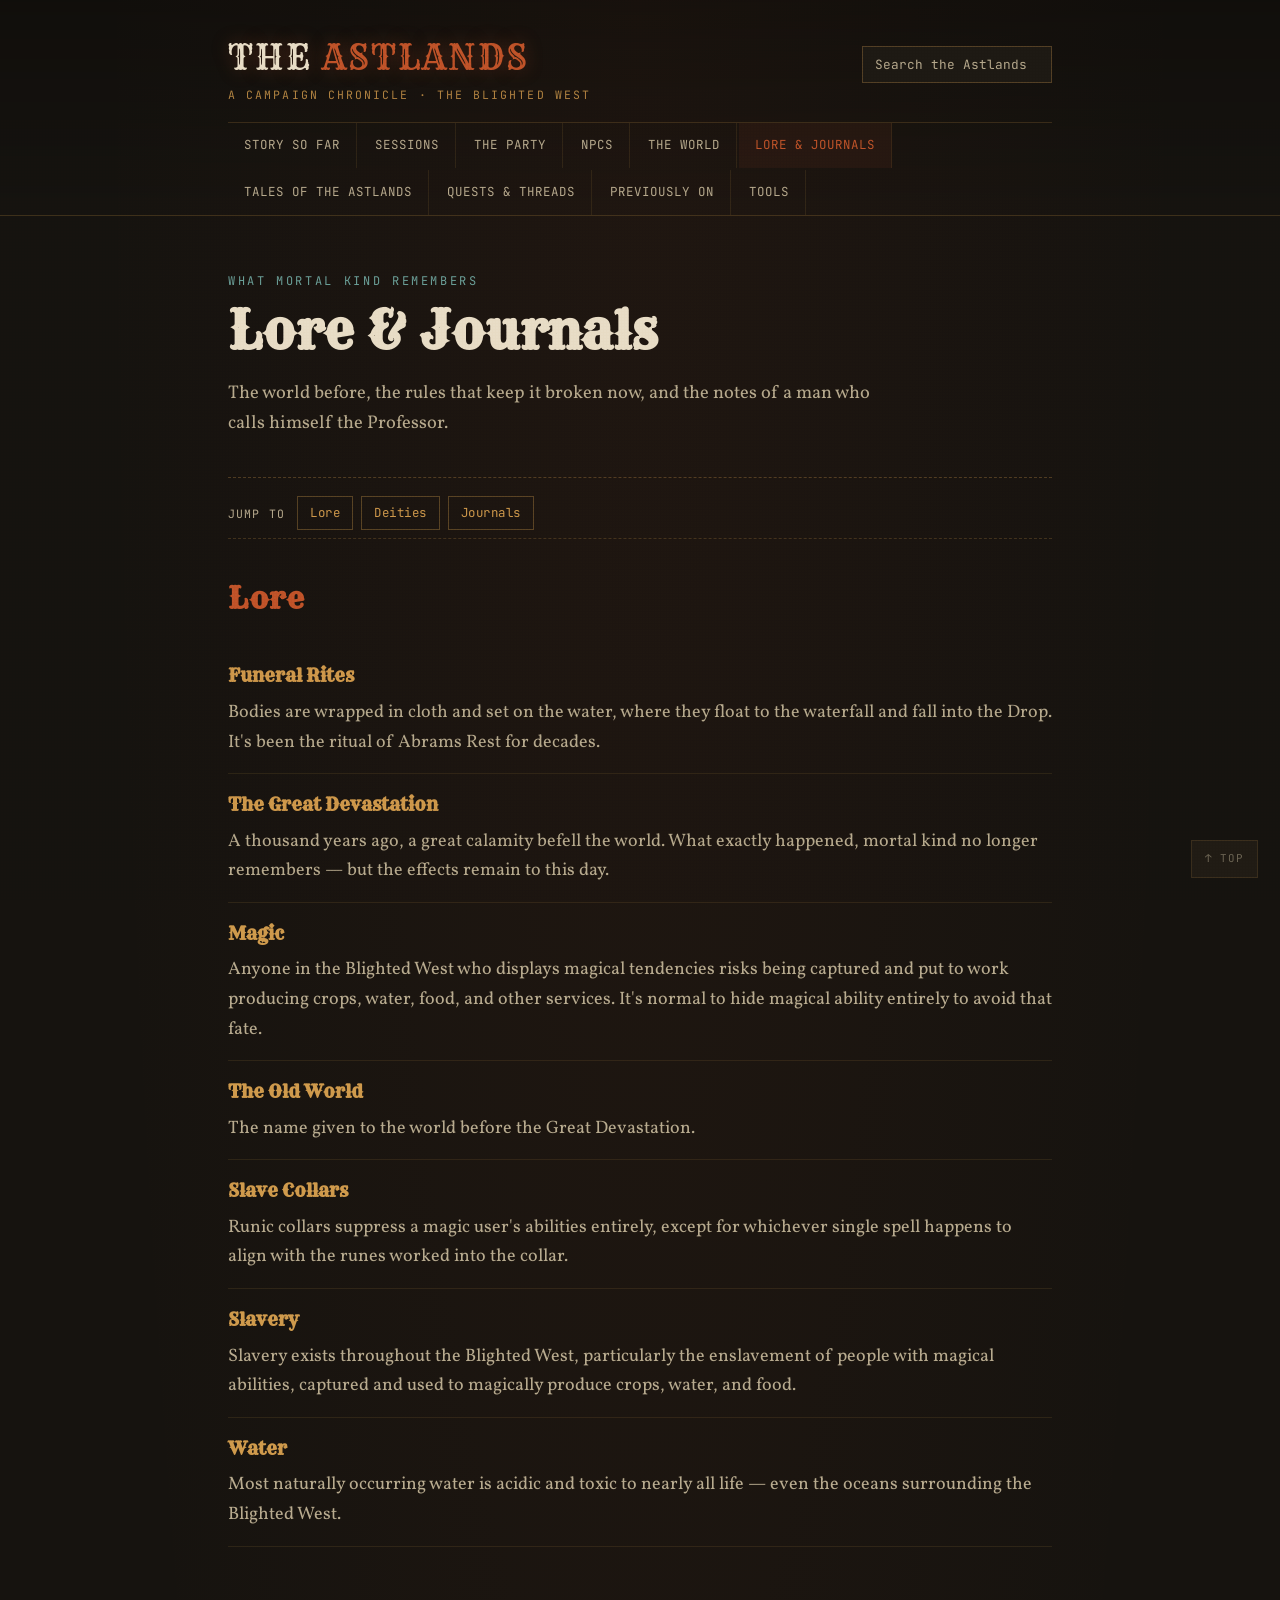
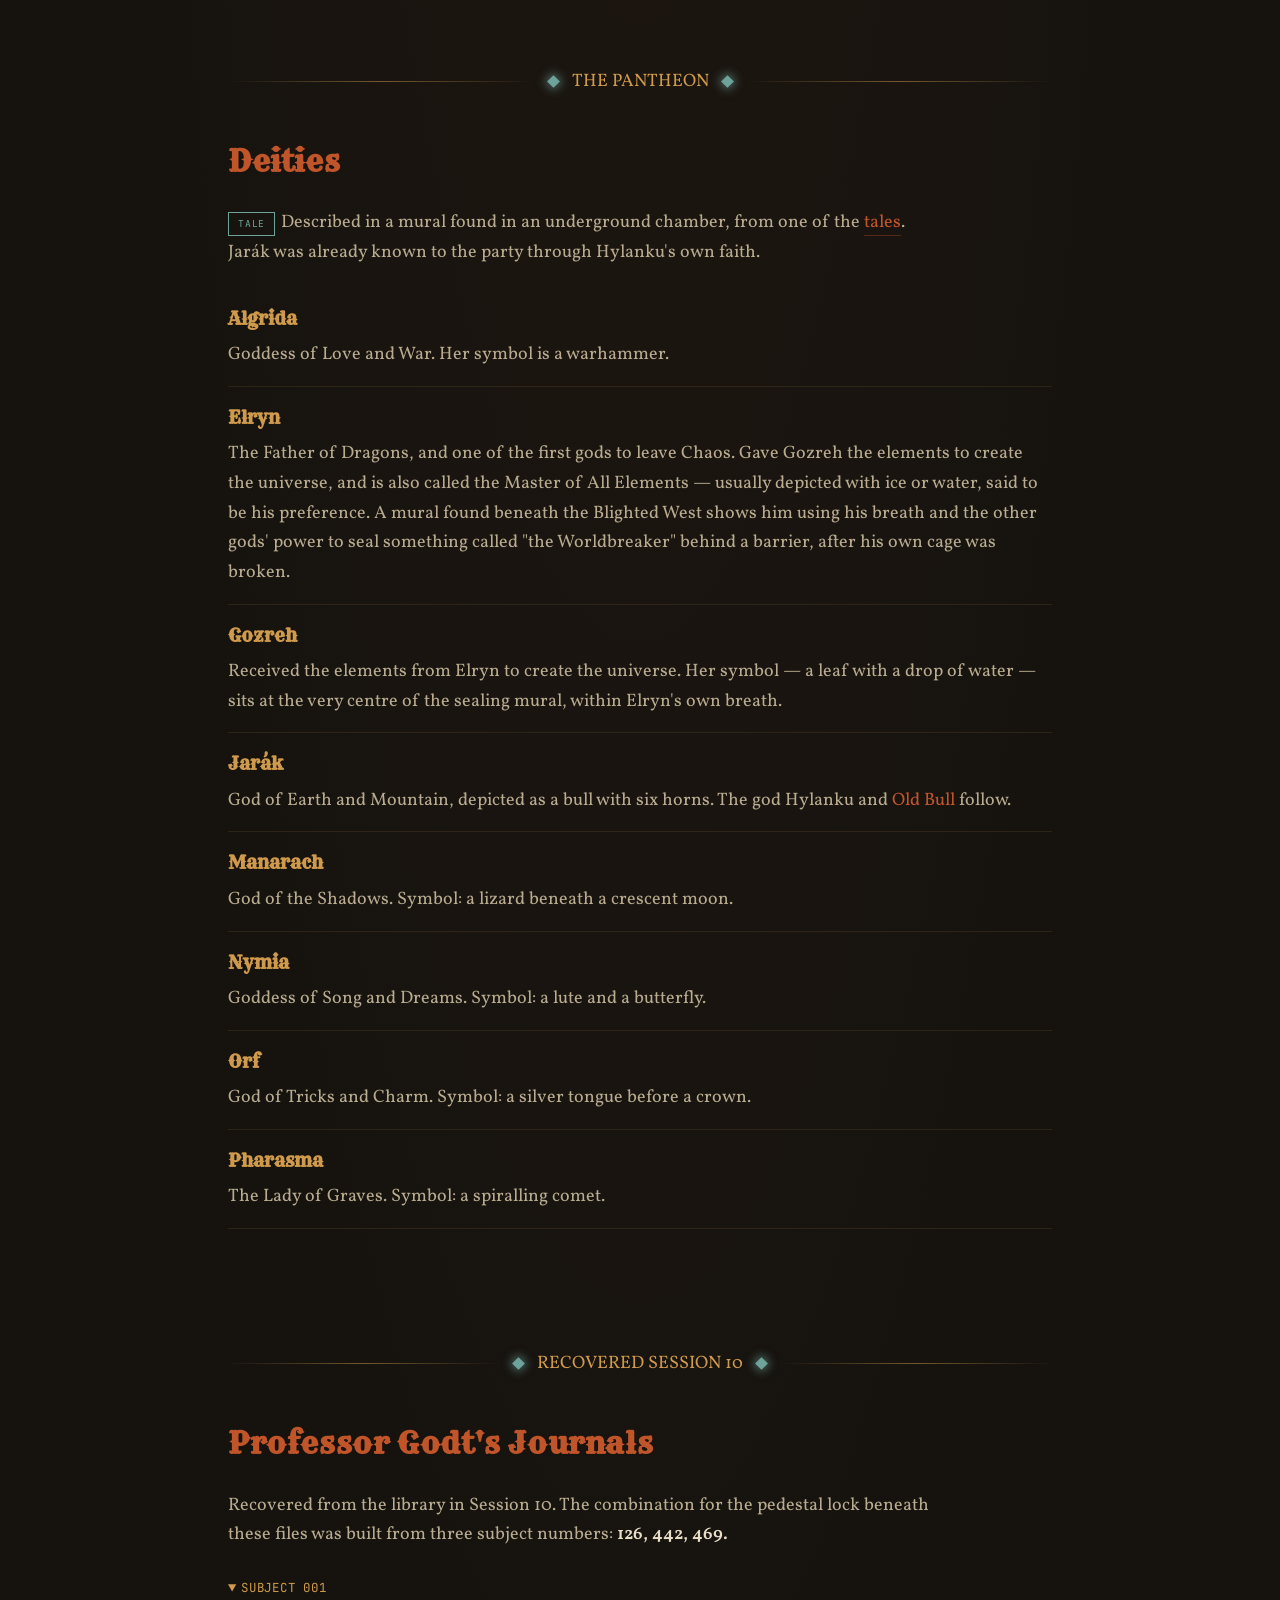
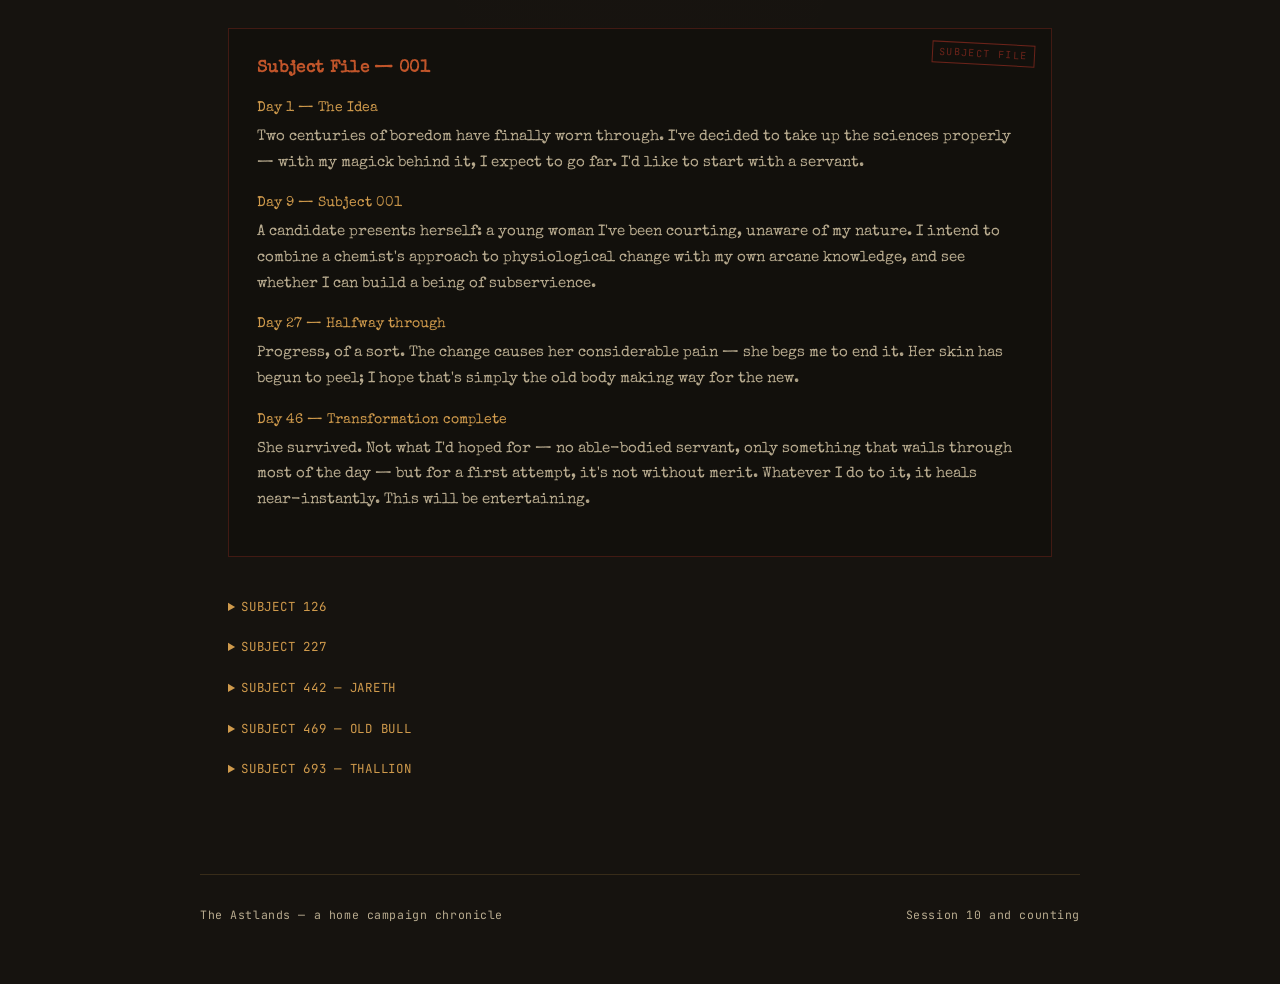
==== lore.html @ a3ebb910 "Add files via upload" ====
<!doctype html>
<html lang="en">
<head>
<meta charset="utf-8">
<meta name="viewport" content="width=device-width, initial-scale=1">
<title>Lore &amp; Journals · The Astlands</title>
<link rel="stylesheet" href="style.css?v=5">
<link rel="icon" type="image/svg+xml" href="favicon.svg">
<link rel="icon" type="image/png" sizes="32x32" href="favicon-32.png">
<link rel="apple-touch-icon" href="apple-touch-icon.png">
</head>
<body id="page-top">

<header class="site-header">
  <div class="wrap">
    <div class="brand-row">
      <div>
        <div class="brand">THE <span>ASTLANDS</span></div>
        <div class="brand-tag">A Campaign Chronicle · The Blighted West</div>
      </div>
      <div class="search-widget print-hide">
        <input type="search" id="site-search" placeholder="Search the Astlands..." autocomplete="off" aria-label="Search the site">
        <div class="search-results" id="search-results"></div>
      </div>
    </div>
    <nav class="main-nav">
      <a href="index.html">Story So Far</a>
      <a href="sessions.html">Sessions</a>
      <a href="party.html">The Party</a>
      <a href="npcs.html">NPCs</a>
      <a href="world.html">The World</a>
      <a href="lore.html" class="active">Lore &amp; Journals</a>
      <a href="tales.html">Tales of the Astlands</a>
      <a href="quests.html">Quests &amp; Threads</a>
      <a href="recap.html">Previously On</a>
      <a href="tools.html">Tools</a>
    </nav>
  </div>
</header>

<main class="wrap">

  <section class="hero" style="padding-bottom:20px;">
    <div class="eyebrow">What Mortal Kind Remembers</div>
    <h1 style="font-size:clamp(2.2rem,6vw,3.2rem);">Lore &amp; Journals</h1>
    <p class="lede">The world before, the rules that keep it broken now, and the notes of a man who calls himself the Professor.</p>
  </section>

  <nav class="session-jump" aria-label="Jump to section">
    <span class="session-jump-label">Jump to</span>
    <a href="#section-lore">Lore</a>
    <a href="#section-deities">Deities</a>
    <a href="#section-journals">Journals</a>
  </nav>

  <section class="block" id="section-lore">
    <h2 class="section-title">Lore</h2>
    <div class="entry-list">
      <div class="item" id="lore-funeral-rites">
        <h4>Funeral Rites</h4>
        <p>Bodies are wrapped in cloth and set on the water, where they float to the waterfall and fall into the Drop. It's been the ritual of Abrams Rest for decades.</p>
      </div>
      <div class="item" id="lore-devastation">
        <h4>The Great Devastation</h4>
        <p>A thousand years ago, a great calamity befell the world. What exactly happened, mortal kind no longer remembers — but the effects remain to this day.</p>
      </div>
      <div class="item" id="lore-magic">
        <h4>Magic</h4>
        <p>Anyone in the Blighted West who displays magical tendencies risks being captured and put to work producing crops, water, food, and other services. It's normal to hide magical ability entirely to avoid that fate.</p>
      </div>
      <div class="item" id="lore-old-world">
        <h4>The Old World</h4>
        <p>The name given to the world before the Great Devastation.</p>
      </div>
      <div class="item" id="lore-collars">
        <h4>Slave Collars</h4>
        <p>Runic collars suppress a magic user's abilities entirely, except for whichever single spell happens to align with the runes worked into the collar.</p>
      </div>
      <div class="item" id="lore-slavery">
        <h4>Slavery</h4>
        <p>Slavery exists throughout the Blighted West, particularly the enslavement of people with magical abilities, captured and used to magically produce crops, water, and food.</p>
      </div>
      <div class="item" id="lore-water">
        <h4>Water</h4>
        <p>Most naturally occurring water is acidic and toxic to nearly all life — even the oceans surrounding the Blighted West.</p>
      </div>
    </div>
  </section>

  <div class="divider"><div class="gem"></div>THE PANTHEON<div class="gem"></div></div>

  <section class="block" id="section-deities">
    <h2 class="section-title">Deities</h2>
    <p class="prose" style="color:var(--bone-dim); max-width:65ch; margin-bottom:20px;"><span class="source-tag tale">Tale</span>Described in a mural found in an underground chamber, from one of the <a href="tales.html">tales</a>. Jarák was already known to the party through Hylanku's own faith.</p>
    <div class="entry-list">
      <div class="item" id="deity-algrida">
        <h4>Algrida</h4>
        <p>Goddess of Love and War. Her symbol is a warhammer.</p>
      </div>
      <div class="item" id="deity-elryn">
        <h4>Elryn</h4>
        <p>The Father of Dragons, and one of the first gods to leave Chaos. Gave Gozreh the elements to create the universe, and is also called the Master of All Elements — usually depicted with ice or water, said to be his preference. A mural found beneath the Blighted West shows him using his breath and the other gods' power to seal something called "the Worldbreaker" behind a barrier, after his own cage was broken.</p>
      </div>
      <div class="item" id="deity-gozreh">
        <h4>Gozreh</h4>
        <p>Received the elements from Elryn to create the universe. Her symbol — a leaf with a drop of water — sits at the very centre of the sealing mural, within Elryn's own breath.</p>
      </div>
      <div class="item" id="deity-jarak">
        <h4>Jarák</h4>
        <p>God of Earth and Mountain, depicted as a bull with six horns. The god Hylanku and <a href="npcs.html#npc-old-bull">Old Bull</a> follow.</p>
      </div>
      <div class="item" id="deity-manarach">
        <h4>Manarach</h4>
        <p>God of the Shadows. Symbol: a lizard beneath a crescent moon.</p>
      </div>
      <div class="item" id="deity-nymia">
        <h4>Nymia</h4>
        <p>Goddess of Song and Dreams. Symbol: a lute and a butterfly.</p>
      </div>
      <div class="item" id="deity-orf">
        <h4>Orf</h4>
        <p>God of Tricks and Charm. Symbol: a silver tongue before a crown.</p>
      </div>
      <div class="item" id="deity-pharasma">
        <h4>Pharasma</h4>
        <p>The Lady of Graves. Symbol: a spiralling comet.</p>
      </div>
    </div>
  </section>

  <div class="divider"><div class="gem"></div>RECOVERED SESSION 10<div class="gem"></div></div>

  <section class="block" id="section-journals">
    <h2 class="section-title">Professor Godt's Journals</h2>
    <p class="prose" style="color:var(--bone-dim); max-width:65ch;">Recovered from the library in Session 10. The combination for the pedestal lock beneath these files was built from three subject numbers: <strong style="color:var(--bone)">126, 442, 469.</strong></p>

    <details class="journal-toggle" open id="subject-001">
      <summary>Subject 001</summary>
      <div class="journal">
        <h4>Subject File — 001</h4>
        <div class="entry"><span class="day">Day 1 — The Idea</span>Two centuries of boredom have finally worn through. I've decided to take up the sciences properly — with my magick behind it, I expect to go far. I'd like to start with a servant.</div>
        <div class="entry"><span class="day">Day 9 — Subject 001</span>A candidate presents herself: a young woman I've been courting, unaware of my nature. I intend to combine a chemist's approach to physiological change with my own arcane knowledge, and see whether I can build a being of subservience.</div>
        <div class="entry"><span class="day">Day 27 — Halfway through</span>Progress, of a sort. The change causes her considerable pain — she begs me to end it. Her skin has begun to peel; I hope that's simply the old body making way for the new.</div>
        <div class="entry"><span class="day">Day 46 — Transformation complete</span>She survived. Not what I'd hoped for — no able-bodied servant, only something that wails through most of the day — but for a first attempt, it's not without merit. Whatever I do to it, it heals near-instantly. This will be entertaining.</div>
      </div>
    </details>

    <details class="journal-toggle" id="subject-126">
      <summary>Subject 126</summary>
      <div class="journal">
        <h4>Subject File — 126</h4>
        <div class="entry"><span class="day">Day 1</span>A new specimen, following the loss of the last: a young male ape taken from the banks of the Nanji River, cousin to the Vanarans. Watched him fell a stray zinza with a thrown rock — good aim, real intention behind it. Put him to sleep while he ate his prize.</div>
        <div class="entry"><span class="day">Day 18 — three doses weekly</span>His metamorphosis has begun. A puzzle that should take an ape three hours, he solved in thirty seconds. Verbal comprehension is coming along too, though he hasn't spoken yet. Increasing the dosage from here.</div>
        <div class="entry"><span class="day">Day 57 — two doses daily</span>Motor skills much improved — he can hold and use a knife with real purpose. His spine is reshaping toward bipedal posture. Coupled with his natural physicality, he'll make a ferocious warrior. The changes seem to happen while he sleeps; I've started casting silence over his cage at night to study it further. He's stopped looking at me with rage. I've noticed him counting exits.</div>
        <div class="entry"><span class="day">Day 237 — Termination of experiment</span>The mages have found what they were looking for, and this world is about to end. I've placed the subject in cryogenic stasis and hope he remains until I return. I warned that fool Abram. Now I have to clean up his mess. Before I go, I should give him a name.</div>
      </div>
    </details>

    <details class="journal-toggle" id="subject-227">
      <summary>Subject 227</summary>
      <div class="journal">
        <h4>Subject File — 227</h4>
        <div class="entry"><span class="day">Day 1</span>Another attempt with the virus, still short a subject to take it as well as 126. A gnome female, young in her adult life — hoping her vigour and intellect help this along. Subjects have been hard to come by since what people are now calling "the Great Devastation," but beggars can't be choosers.</div>
        <div class="entry"><span class="day">Day 25 — two doses daily</span>Speeding things up, brute force where finesse hasn't worked. No sign of improvement, only wailing.</div>
        <div class="entry"><span class="day">Day 44 — To the pile</span>Complete failure. The gnome grew in size — a sign, I'd thought — but it didn't hold. Adding her to the pile. The undead husks will be useful eventually.</div>
      </div>
    </details>

    <details class="journal-toggle" id="subject-442">
      <summary>Subject 442 — Jareth</summary>
      <div class="journal">
        <h4>Subject File — 442</h4>
        <div class="entry"><span class="day">Day 1 — The morning after the arrests</span>The Baron put down the coup before it truly began — mortals playing out the same performance, a thousand years on. Something more interesting happened last night, though: a surge of magick from Resident Square, crone magic specifically. Haven't felt that in a long while. I've told Lorcend to bring me anything found — people, corpses, either.</div>
        <div class="entry"><span class="day">Day 2 — Subject 442</span>A delight. A young man, stabbed through the neck, and he still breathes. Stabilised for now — the magick keeping him alive is hag work, unmistakably. Poor boy, whatever he did to earn one of those creatures' contempt. It's been a long time since I've met power close to my own. I wonder if I could make contact.</div>
        <div class="entry"><span class="day">Day 21 — Contact made</span>A green hag, going by Callow May. The boy was her son's lover, and she couldn't allow that — so she cursed him never to die, and never to heal. I may do as I please with him; she won't lift the curse, and I wouldn't want her to. She's asked to be told if anyone comes looking for him. I gave my word.</div>
        <div class="entry"><span class="day">Day 63 — Piece by piece</span>I can remove enormous sections of him now and replace them with parts from far larger, stronger creatures — I've finally used the dragon hide I'd been saving. He may be the ultimate weapon before I'm through. Perhaps even the vessel I've been looking for.</div>
      </div>
    </details>

    <details class="journal-toggle" id="subject-469">
      <summary>Subject 469 — Old Bull</summary>
      <div class="journal">
        <h4>Subject File — 469</h4>
        <div class="entry"><span class="day">Day 1</span>Lorcend brought me a cadaver "to play with," his words — an elderly minotaur male. Minotaurs are vanishingly rare now; I've little use for an aged corpse. Though I recall reading their bones hold the strength of iron even into old age. Might have some use after all.</div>
        <div class="entry"><span class="day">Day 23 — Beginning the ritual</span>Decided to use him as a guardian for my home. Ingredients needed: corpse-flower root, a live small animal, a flawless obsidian gemstone to bind the magicks. The gem will be hardest to find — I recall a mine somewhere in the Blight that might still stand.</div>
        <div class="entry"><span class="day">Day 39 — Ingredients found</span>Asked Lorcend to bring the minotaur's belongings along with everything else. Nothing of note, save an amulet — the Horns of Bos, the Minotaur Emperor's royal guard — and a war axe. Odd that he carried it; the Minotaur Empire was lost to the Night Plains long ago. No matter — with this axe, he'll make a fine guard.</div>
        <div class="entry"><span class="day">Day 42 — A new guard</span>Had to discard most of the flesh and work from the skeleton alone, but the strength held. He obeys without question — nothing of his soul remains. Took some muscle and a horn for my prized subject. He'll look incredible.</div>
      </div>
    </details>

    <details class="journal-toggle" id="subject-693">
      <summary>Subject 693 — Thallion</summary>
      <div class="journal">
        <h4>Subject File — 693</h4>
        <div class="entry"><span class="day">Day 1 — An offer</span>The brute who runs the Colosseum claims to have an animal unlike anything he's seen — some kind of deer or caribou. Should be impossible; nothing like that survives anymore. Asked him to deliver it as soon as he can.</div>
        <div class="entry"><span class="day">Day 4</span>The animal is no longer in his possession. Most displeased.</div>
      </div>
    </details>

  </section>

</main>

<footer class="site-footer wrap">
  <span>The Astlands — a home campaign chronicle</span>
  <span>Session 10 and counting</span>
</footer>

<a href="#page-top" class="back-to-top" aria-label="Back to top">&#8593; TOP</a>

<script src="search-data.js"></script>
<script src="search.js"></script>

</body>
</html>
---- style.css ----
/* =========================================================
   THE ASTLANDS — campaign chronicle
   A ledger from a dying desert town: rust, brass, magicite.
   ========================================================= */

@import url('https://fonts.googleapis.com/css2?family=Rye&family=Vollkorn:ital,wght@0,400;0,500;0,600;0,700;1,400&family=Special+Elite&family=JetBrains+Mono:wght@400;500&display=swap');

:root {
  --char:      #16130f;   /* charred umber — page background */
  --char-2:    #1e1a14;   /* panel background, slightly lifted */
  --leather:   #2c251c;   /* card / border background */
  --bone:      #e8ddc7;   /* sand / bone — primary text */
  --bone-dim:  #b8ab8f;   /* muted body text */
  --rust:      #c1552a;   /* clay / dried blood — primary accent */
  --rust-dim:  #7a3a20;
  --brass:     #cf9a4c;   /* brass / dust-gold — dividers, labels */
  --magicite:  #6ea39c;   /* teal glow — magic, quotes, highlights */
  --magicite-dim: #3f5f5a;
  --danger:    #8a2a1f;

  --font-display: 'Rye', serif;
  --font-body: 'Vollkorn', Georgia, serif;
  --font-type: 'Special Elite', 'Courier New', monospace;
  --font-mono: 'JetBrains Mono', monospace;
}

* { box-sizing: border-box; }

html { scroll-behavior: smooth; }

body {
  margin: 0;
  background:
    radial-gradient(ellipse at top, rgba(193,85,42,0.06), transparent 60%),
    var(--char);
  color: var(--bone);
  font-family: var(--font-body);
  font-size: 18px;
  line-height: 1.65;
  -webkit-font-smoothing: antialiased;
}

/* faint grain / grit texture overlay */
body::before {
  content: "";
  position: fixed;
  inset: 0;
  pointer-events: none;
  z-index: 1000;
  opacity: 0.05;
  background-image:
    repeating-linear-gradient(0deg, #000 0 1px, transparent 1px 3px),
    repeating-linear-gradient(90deg, #000 0 1px, transparent 1px 3px);
  mix-blend-mode: overlay;
}

a { color: var(--rust); text-decoration: none; }
a:hover { color: var(--brass); }
a:focus-visible, button:focus-visible {
  outline: 2px solid var(--magicite);
  outline-offset: 3px;
}

img { max-width: 100%; display: block; }

.wrap {
  max-width: 880px;
  margin: 0 auto;
  padding: 0 28px;
}

/* ---------------------------------------------------------
   Header / nav
   --------------------------------------------------------- */

.site-header {
  border-bottom: 1px solid rgba(207,154,76,0.25);
  background: linear-gradient(180deg, rgba(0,0,0,0.25), transparent);
  padding: 30px 0 0;
}

.brand-row {
  display: flex;
  align-items: baseline;
  justify-content: space-between;
  flex-wrap: wrap;
  gap: 10px;
  padding-bottom: 18px;
}

.brand {
  font-family: var(--font-display);
  font-size: 2.1rem;
  letter-spacing: 0.06em;
  color: var(--bone);
  text-shadow: 0 0 18px rgba(193,85,42,0.35);
}
.brand span { color: var(--rust); }

.brand-tag {
  font-family: var(--font-mono);
  font-size: 0.72rem;
  letter-spacing: 0.18em;
  text-transform: uppercase;
  color: var(--brass);
  opacity: 0.85;
}

nav.main-nav {
  display: flex;
  flex-wrap: wrap;
  gap: 2px;
  border-top: 1px solid rgba(207,154,76,0.2);
}

nav.main-nav a {
  font-family: var(--font-mono);
  font-size: 0.78rem;
  letter-spacing: 0.08em;
  text-transform: uppercase;
  color: var(--bone-dim);
  padding: 12px 16px;
  border-right: 1px solid rgba(207,154,76,0.12);
  transition: background 0.15s, color 0.15s;
}
nav.main-nav a:hover { background: rgba(193,85,42,0.12); color: var(--brass); }
nav.main-nav a.active { color: var(--rust); background: rgba(193,85,42,0.08); }

/* ---------------------------------------------------------
   Hero (index page)
   --------------------------------------------------------- */

.hero {
  padding: 56px 0 40px;
  border-bottom: 1px dashed rgba(207,154,76,0.3);
  position: relative;
}

.hero .eyebrow {
  font-family: var(--font-mono);
  font-size: 0.75rem;
  letter-spacing: 0.22em;
  text-transform: uppercase;
  color: var(--magicite);
  margin-bottom: 14px;
}

.hero h1 {
  font-family: var(--font-display);
  font-size: clamp(2.6rem, 7vw, 4.4rem);
  line-height: 1.02;
  margin: 0 0 20px;
  color: var(--bone);
}

.hero .lede {
  max-width: 62ch;
  font-size: 1.15rem;
  color: var(--bone-dim);
}

/* rusted magicite divider — the signature element */
.divider {
  display: flex;
  align-items: center;
  gap: 14px;
  margin: 46px 0 34px;
  color: var(--brass);
  scroll-margin-top: 24px;
}
[id^="section-"] { scroll-margin-top: 24px; }

.stats-row {
  display: flex;
  flex-wrap: wrap;
  gap: 12px;
}
.stat-chip {
  background: var(--leather);
  border: 1px solid rgba(207,154,76,0.2);
  border-left: 3px solid var(--rust-dim);
  padding: 12px 18px;
  text-align: center;
  min-width: 110px;
  flex: 1 1 110px;
}
.stat-chip .num {
  display: block;
  font-family: var(--font-display);
  font-size: 1.7rem;
  color: var(--bone);
  line-height: 1;
}
.stat-chip .label {
  display: block;
  font-family: var(--font-mono);
  font-size: 0.6rem;
  letter-spacing: 0.05em;
  text-transform: uppercase;
  color: var(--brass);
  margin-top: 6px;
  line-height: 1.3;
}

.status-board summary {
  font-family: var(--font-mono);
  font-size: 0.85rem;
}
.status-table-wrap {
  background: var(--leather);
  border: 1px solid rgba(207,154,76,0.18);
  border-left: 3px solid var(--rust-dim);
  padding: 6px 22px;
  overflow-x: auto;
  margin-top: 4px;
}
.status-table {
  width: 100%;
  min-width: 640px;
  border-collapse: collapse;
  font-family: var(--font-body);
  table-layout: fixed;
}
.status-table col.s-name { width: 30%; }
.status-table col.s-status { width: 26%; }
.status-table col.s-encountered { width: 22%; }
.status-table col.s-lastseen { width: 22%; }
.status-table th {
  font-family: var(--font-mono);
  font-size: 0.62rem;
  letter-spacing: 0.06em;
  text-transform: uppercase;
  color: var(--brass);
  text-align: left;
  padding: 14px 12px;
  border-bottom: 2px solid rgba(207,154,76,0.3);
}
.status-table td {
  padding: 13px 12px;
  border-bottom: 1px solid rgba(207,154,76,0.12);
  color: var(--bone-dim);
  font-size: 0.86rem;
  vertical-align: top;
}
.status-table tbody tr:last-child td { border-bottom: none; }
.status-table tbody tr:nth-child(even) td { background: rgba(0,0,0,0.14); }
.status-table tbody tr:hover td { background: rgba(193,85,42,0.08); }
.status-table .s-alive { color: var(--magicite); }
.status-table .s-dead { color: var(--danger); }
.status-table .s-unknown, .status-table .s-unmet { color: var(--bone-dim); font-style: italic; opacity: 0.85; }

.story-figure {
  margin: 32px 0;
}
.story-image {
  display: block;
  width: 100%;
  height: auto;
  border: 1px solid rgba(207,154,76,0.25);
  box-shadow: 0 12px 34px rgba(0,0,0,0.5);
}
.story-figure figcaption {
  font-family: var(--font-mono);
  font-size: 0.72rem;
  letter-spacing: 0.06em;
  text-transform: uppercase;
  color: var(--brass);
  text-align: center;
  margin-top: 10px;
}

/* ---------------------------------------------------------
   Tales of the Astlands
   --------------------------------------------------------- */

.tale-card {
  margin-bottom: 44px;
  background: var(--leather);
  border: 1px solid rgba(207,154,76,0.2);
  padding: 28px;
}
.tale-top {
  display: flex;
  gap: 32px;
}
.tale-card.reverse .tale-top { flex-direction: row-reverse; }
.tale-cover { flex: 0 0 260px; }
.tale-cover img {
  display: block;
  width: 100%;
  height: auto;
  border: 2px solid var(--brass);
  box-shadow: 0 10px 26px rgba(0,0,0,0.5);
}
.tale-header { flex: 1; min-width: 0; }
.tale-header > .source-tag { display: block; width: fit-content; margin-bottom: 10px; }
.tale-header h3 {
  font-family: var(--font-display);
  font-size: 2.4rem;
  color: var(--bone);
  margin: 0 0 6px;
  letter-spacing: 0.01em;
}
.tale-subtitle {
  font-family: var(--font-mono);
  font-size: 0.72rem;
  letter-spacing: 0.08em;
  text-transform: uppercase;
  color: var(--rust);
  margin-bottom: 14px;
}
.tale-blurb {
  color: var(--bone-dim);
  margin-bottom: 0;
}
.tale-card > details.flashback { margin: 26px 0 0; }
.tale-story-inner p { margin: 0 0 1.1em; }
.tale-story-inner p:last-child { margin-bottom: 0; }
.tale-scene-break {
  text-align: center;
  color: var(--brass);
  letter-spacing: 0.5em;
  margin: 1.6em 0;
  opacity: 0.7;
}
.tale-figure {
  float: left;
  width: min(42%, 340px);
  margin: 4px 22px 12px 0;
}
.tale-figure.right { float: right; width: min(42%, 340px); margin: 4px 0 12px 22px; }
.tale-figure img {
  display: block;
  width: 100%;
  height: auto;
  border: 1px solid rgba(207,154,76,0.25);
  box-shadow: 0 10px 24px rgba(0,0,0,0.45);
}
.tale-figure-full {
  clear: both;
  margin: 26px -26px;
}
.tale-figure-full img {
  display: block;
  width: 100%;
  height: auto;
  border-top: 1px solid rgba(207,154,76,0.25);
  border-bottom: 1px solid rgba(207,154,76,0.25);
}
@media (max-width: 720px) {
  .tale-top, .tale-card.reverse .tale-top { flex-direction: column; }
  .tale-cover { flex: none; max-width: 320px; }
  .tale-figure, .tale-figure.right { float: none; width: 70%; margin: 12px auto; }
  .tale-figure-full { margin: 20px -20px; }
}

.source-tag {
  display: inline-block;
  font-family: var(--font-mono);
  font-size: 0.6rem;
  letter-spacing: 0.08em;
  text-transform: uppercase;
  padding: 3px 9px;
  border: 1px solid;
  margin-right: 6px;
}
.source-tag.campaign { color: var(--rust); border-color: var(--rust); }
.source-tag.tale { color: var(--magicite); border-color: var(--magicite); }
.meta .source-tag { display: block; width: fit-content; margin: 0 0 8px; }
.divider::before, .divider::after {
  content: "";
  flex: 1;
  height: 1px;
  background: linear-gradient(90deg, transparent, rgba(207,154,76,0.5), transparent);
}
.divider .gem {
  width: 9px; height: 9px;
  background: var(--magicite);
  transform: rotate(45deg);
  box-shadow: 0 0 10px 2px rgba(110,163,156,0.6);
  flex: none;
}

/* ---------------------------------------------------------
   Prose / section blocks
   --------------------------------------------------------- */

section.block { padding: 6px 0 44px; }

h2.section-title {
  font-family: var(--font-display);
  font-size: 1.9rem;
  color: var(--rust);
  letter-spacing: 0.02em;
  margin: 0 0 22px;
}

h3.sub-title {
  font-family: var(--font-display);
  font-size: 1.3rem;
  color: var(--brass);
  margin: 0 0 10px;
}

.prose p { margin: 0 0 1.1em; color: var(--bone-dim); }
.prose strong { color: var(--bone); font-weight: 600; }
.prose em { color: var(--brass); font-style: italic; }

blockquote.rider-quote {
  font-family: var(--font-body);
  font-style: italic;
  font-size: 1.2rem;
  color: var(--magicite);
  border-left: 3px solid var(--magicite-dim);
  padding: 6px 0 6px 20px;
  margin: 28px 0;
}

p.code-line {
  font-family: var(--font-mono);
  font-size: 1.15rem;
  letter-spacing: 0.35em;
  color: var(--brass);
  text-align: center;
  margin: 30px 0;
}

.prose a,
.session-entry .prose a {
  color: var(--rust);
  border-bottom: 1px solid rgba(193,85,42,0.35);
  text-decoration: none;
  transition: color 0.12s, border-color 0.12s;
}
.prose a:hover,
.session-entry .prose a:hover {
  color: var(--brass);
  border-color: var(--brass);
}

/* ---------------------------------------------------------
   Cards (characters, NPCs, locations)
   --------------------------------------------------------- */

.tool-card {
  display: block;
  cursor: pointer;
  transition: transform 0.12s, box-shadow 0.12s;
}
.tool-card:hover {
  transform: translateY(-2px);
  box-shadow: 0 6px 18px rgba(0,0,0,0.35);
}
.tool-card .tag { background: var(--magicite); color: var(--char); }

.card-grid {
  display: grid;
  grid-template-columns: repeat(auto-fill, minmax(270px, 1fr));
  gap: 28px 24px;
  margin: 26px 0 10px;
}

.card {
  background: var(--leather);
  border: 1px solid rgba(207,154,76,0.16);
  padding: 22px 24px 20px;
  position: relative;
  display: flex;
  flex-direction: column;
}
.card::before {
  content: "";
  position: absolute;
  top: 0; left: 0;
  width: 3px; height: 100%;
  background: var(--rust-dim);
}
.card.magic::before { background: var(--magicite-dim); }

.card-head {
  display: flex;
  align-items: flex-start;
  justify-content: space-between;
  gap: 14px;
  margin-bottom: 14px;
}
.card-head-text { min-width: 0; flex: 1; }

.card-portrait-wrap {
  text-align: center;
  margin: 0 0 14px;
}
.card-portrait {
  width: 118px;
  height: auto;
  border-radius: 16px;
  border: 2px solid var(--brass);
  box-shadow: 0 8px 20px rgba(0,0,0,0.45);
  object-fit: cover;
  display: inline-block;
}
.card.magic .card-portrait { border-color: var(--magicite); }

.card.card-portrait-top > h4,
.card.card-portrait-top > .meta {
  text-align: center;
}
.card.card-portrait-top > .card-bio,
.card.card-portrait-top > .tag-row {
  text-align: left;
}

.card h4 {
  font-family: var(--font-display);
  font-size: 1.25rem;
  line-height: 1.15;
  color: var(--bone);
  margin: 0 0 6px;
  letter-spacing: 0.01em;
}

.card .card-bio {
  margin: 0 0 12px;
  color: var(--bone-dim);
  font-size: 0.95rem;
  line-height: 1.68;
}
.card .card-bio strong { color: var(--bone); font-weight: 600; }

.card .meta {
  font-family: var(--font-mono);
  font-size: 0.72rem;
  letter-spacing: 0.06em;
  text-transform: uppercase;
  color: var(--brass);
  line-height: 1.6;
  margin-bottom: 14px;
}
.card .meta .sep { color: var(--bone-dim); margin: 0 6px; }

.card ul {
  margin: 0 0 16px;
  padding-left: 1.1em;
  color: var(--bone-dim);
  font-size: 0.95rem;
}
.card ul li { margin-bottom: 6px; }

.card .tag-row {
  margin-top: auto;
  padding-top: 12px;
  display: flex;
  flex-wrap: wrap;
  gap: 6px;
}
.tag {
  font-family: var(--font-mono);
  font-size: 0.65rem;
  letter-spacing: 0.05em;
  text-transform: uppercase;
  color: var(--char);
  background: var(--brass);
  padding: 3px 8px;
  display: inline-block;
}
a.tag {
  text-decoration: none;
  cursor: pointer;
  transition: background 0.12s, transform 0.12s;
}
a.tag:hover { background: var(--rust); color: var(--bone); transform: translateY(-1px); }
.tag.status-dead { background: var(--danger); color: var(--bone); }
.tag.status-unknown { background: var(--bone-dim); }
.tag.status-open { background: var(--rust); color: var(--bone); }
.tag.status-resolved { background: var(--magicite); color: var(--char); }

.thread-list .item { display: flex; align-items: flex-start; gap: 14px; }
.thread-list .item .check {
  flex: none;
  width: 20px;
  height: 20px;
  border-radius: 50%;
  border: 1.5px solid var(--magicite-dim);
  color: var(--magicite);
  display: flex;
  align-items: center;
  justify-content: center;
  font-size: 0.7rem;
  margin-top: 3px;
}
.thread-list .item .item-body { flex: 1; min-width: 0; }
.thread-list .item .item-body .thread-meta {
  font-family: var(--font-mono);
  font-size: 0.68rem;
  letter-spacing: 0.06em;
  text-transform: uppercase;
  color: var(--brass);
  margin-bottom: 4px;
}

/* ---------------------------------------------------------
   Loot table
   --------------------------------------------------------- */

.loot-table-wrap {
  background: var(--leather);
  border: 1px solid rgba(207,154,76,0.18);
  border-left: 3px solid var(--rust-dim);
  padding: 6px 22px;
  overflow-x: auto;
}
.loot-table {
  width: 100%;
  min-width: 560px;
  border-collapse: collapse;
  font-family: var(--font-body);
  table-layout: fixed;
}
.loot-table col.col-item { width: 30%; }
.loot-table col.col-session { width: 13%; }
.loot-table col.col-found { width: 25%; }
.loot-table col.col-where { width: 32%; }

.loot-table th {
  font-family: var(--font-mono);
  font-size: 0.64rem;
  letter-spacing: 0.08em;
  text-transform: uppercase;
  color: var(--brass);
  text-align: left;
  padding: 16px 14px;
  border-bottom: 2px solid rgba(207,154,76,0.3);
}
.loot-table td {
  padding: 15px 14px;
  border-bottom: 1px solid rgba(207,154,76,0.12);
  color: var(--bone-dim);
  font-size: 0.9rem;
  line-height: 1.5;
  vertical-align: top;
}
.loot-table tbody tr:last-child td { border-bottom: none; }
.loot-table tbody tr:nth-child(even) td { background: rgba(0,0,0,0.14); }
.loot-table tbody tr:hover td { background: rgba(193,85,42,0.08); }
.loot-table .loot-unresolved {
  font-style: italic;
  color: var(--bone-dim);
  opacity: 0.7;
}

@media (max-width: 640px) {
  .loot-table-wrap { padding: 4px 14px; }
  .loot-table { font-size: 0.85rem; }
  .loot-table th, .loot-table td { padding: 11px 10px; }
}

/* ---------------------------------------------------------
   Session log entries
   --------------------------------------------------------- */

.field-stamp {
  position: absolute;
  top: 4px;
  right: 0;
  width: 128px;
  height: 93px;
  transform: rotate(-3deg);
}
.prose.clear-stamp { padding-top: 14px; }

.session-jump {
  display: flex;
  flex-wrap: wrap;
  align-items: center;
  gap: 8px;
  padding: 18px 0 8px;
  border-bottom: 1px dashed rgba(207,154,76,0.22);
  margin-bottom: 28px;
}
.session-jump-label {
  font-family: var(--font-mono);
  font-size: 0.72rem;
  letter-spacing: 0.1em;
  text-transform: uppercase;
  color: var(--bone-dim);
  margin-right: 4px;
}
.session-jump a {
  font-family: var(--font-mono);
  font-size: 0.78rem;
  letter-spacing: 0.04em;
  color: var(--brass);
  border: 1px solid rgba(207,154,76,0.35);
  padding: 6px 12px;
  text-decoration: none;
  transition: background 0.12s, color 0.12s, border-color 0.12s;
}
.session-jump a:hover {
  background: rgba(193,85,42,0.14);
  color: var(--rust);
  border-color: var(--rust);
}

.back-to-top {
  position: fixed;
  right: 22px;
  bottom: 22px;
  z-index: 40;
  font-family: var(--font-mono);
  font-size: 0.68rem;
  letter-spacing: 0.08em;
  color: var(--bone-dim);
  background: var(--leather);
  border: 1px solid rgba(207,154,76,0.3);
  padding: 9px 13px;
  text-decoration: none;
  opacity: 0.55;
  transition: opacity 0.15s, color 0.15s, border-color 0.15s;
}
.back-to-top:hover {
  opacity: 1;
  color: var(--brass);
  border-color: var(--brass);
}

@media (max-width: 480px) {
  .back-to-top { right: 12px; bottom: 12px; padding: 8px 11px; font-size: 0.64rem; }
}
.field-stamp svg { display: block; width: 100%; height: 100%; }
.field-stamp .stamp-border-outer {
  fill: none;
  stroke: #c22a1c;
  stroke-width: 4;
  opacity: 0.92;
}
.field-stamp .stamp-border-inner {
  fill: none;
  stroke: #c22a1c;
  stroke-width: 1.5;
  opacity: 0.6;
}
.field-stamp .stamp-text-main {
  font-family: var(--font-mono);
  font-size: 24px;
  font-weight: 700;
  letter-spacing: 2px;
  fill: #c22a1c;
}
.field-stamp .stamp-text-sub {
  font-family: var(--font-mono);
  font-size: 14px;
  font-weight: 700;
  letter-spacing: 4px;
  fill: #c22a1c;
}

@media (max-width: 480px) {
  .field-stamp { position: static; margin: 0 0 14px; }
}

.session-entry {
  padding: 34px 0;
  border-bottom: 1px dashed rgba(207,154,76,0.22);
  position: relative;
}
.session-entry:first-of-type { padding-top: 0; }

.session-num {
  font-family: var(--font-mono);
  font-size: 0.75rem;
  letter-spacing: 0.15em;
  text-transform: uppercase;
  color: var(--magicite);
}

/* ---------------------------------------------------------
   Tape player — themed audio control for session recordings
   --------------------------------------------------------- */

.tape-player {
  display: flex;
  align-items: center;
  gap: 16px;
  max-width: 460px;
  margin-top: 22px;
  padding: 14px 16px;
  background: linear-gradient(180deg, #221c15, #17140f);
  border: 1px solid rgba(207,154,76,0.28);
  box-shadow: inset 0 0 0 1px rgba(0,0,0,0.4);
}

.tape-play {
  flex: none;
  width: 42px;
  height: 42px;
  border-radius: 50%;
  border: 1px solid var(--brass);
  background: radial-gradient(circle at 35% 30%, #3a2f22, #1a1610);
  color: var(--brass);
  cursor: pointer;
  display: flex;
  align-items: center;
  justify-content: center;
  transition: box-shadow 0.15s, color 0.15s;
}
.tape-play:hover {
  color: var(--rust);
  box-shadow: 0 0 12px rgba(193,85,42,0.35);
}
.tape-play .icon-play { font-size: 0.7rem; margin-left: 2px; }
.tape-play .icon-pause { display: none; font-size: 0.65rem; letter-spacing: 1px; }
.tape-player.playing .tape-play {
  color: var(--magicite);
  box-shadow: 0 0 12px rgba(110,163,156,0.45);
}
.tape-player.playing .icon-play { display: none; }
.tape-player.playing .icon-pause { display: inline; }

.tape-body { flex: 1; min-width: 0; }

.tape-label {
  font-family: var(--font-mono);
  font-size: 0.68rem;
  letter-spacing: 0.1em;
  text-transform: uppercase;
  color: var(--brass);
  margin-bottom: 8px;
}

.tape-bar {
  position: relative;
  height: 4px;
  background: #3a3126;
  cursor: pointer;
  margin-bottom: 6px;
}
.tape-fill {
  position: absolute;
  top: 0; left: 0; height: 100%;
  width: 0%;
  background: var(--rust);
}
.tape-player.playing .tape-fill { background: var(--magicite); }
.tape-knob {
  position: absolute;
  top: 50%; left: 0%;
  width: 9px; height: 9px;
  background: var(--brass);
  border-radius: 50%;
  transform: translate(-50%, -50%);
  box-shadow: 0 0 6px rgba(207,154,76,0.6);
}

.tape-time {
  font-family: var(--font-mono);
  font-size: 0.68rem;
  color: var(--bone-dim);
  letter-spacing: 0.03em;
}

@media (max-width: 480px) {
  .tape-player { max-width: 100%; gap: 12px; padding: 12px; }
}

.session-entry h3 {
  font-family: var(--font-display);
  font-size: 1.7rem;
  color: var(--bone);
  margin: 6px 0 16px;
}

.session-entry .prose p { margin-bottom: 1em; }

/* ---------------------------------------------------------
   Journal / typewriter pages (Professor Godt's notes)
   --------------------------------------------------------- */

.journal {
  background: #12100c;
  border: 1px solid rgba(138,42,31,0.4);
  padding: 26px 28px;
  margin: 20px 0 30px;
  position: relative;
}
.journal::after {
  content: "SUBJECT FILE";
  position: absolute;
  top: 14px; right: 16px;
  font-family: var(--font-mono);
  font-size: 0.62rem;
  letter-spacing: 0.14em;
  color: var(--danger);
  border: 1px solid var(--danger);
  padding: 2px 6px;
  transform: rotate(3deg);
  opacity: 0.75;
}
.journal h4 {
  font-family: var(--font-type);
  color: var(--rust);
  font-size: 1.05rem;
  margin: 0 0 14px;
  letter-spacing: 0.02em;
}
.journal .entry {
  font-family: var(--font-type);
  color: var(--bone-dim);
  font-size: 0.92rem;
  line-height: 1.75;
  margin-bottom: 16px;
}
.journal .entry .day {
  color: var(--brass);
  display: block;
  margin-bottom: 4px;
  font-size: 0.85rem;
}

details.journal-toggle summary {
  cursor: pointer;
  font-family: var(--font-mono);
  font-size: 0.78rem;
  letter-spacing: 0.06em;
  text-transform: uppercase;
  color: var(--brass);
  padding: 10px 0;
}
details.journal-toggle summary:hover { color: var(--rust); }

details.flashback {
  background: linear-gradient(180deg, rgba(207,154,76,0.07), transparent 45%), var(--char-2);
  border: 1px solid rgba(207,154,76,0.3);
  border-left: 3px solid var(--brass);
  padding: 4px 26px 6px;
  margin: 30px 0;
}
details.flashback summary {
  cursor: pointer;
  list-style: none;
  padding: 16px 0;
  display: flex;
  align-items: center;
  gap: 10px;
  font-family: var(--font-display);
  font-size: 1.15rem;
  letter-spacing: 0.02em;
  color: var(--brass);
}
details.flashback summary::-webkit-details-marker { display: none; }
details.flashback summary .arrow {
  color: var(--rust);
  transition: transform 0.15s;
  font-size: 0.85rem;
  flex: none;
}
details.flashback[open] summary .arrow { transform: rotate(90deg); }
details.flashback summary .sub {
  font-family: var(--font-mono);
  font-size: 0.66rem;
  letter-spacing: 0.1em;
  text-transform: uppercase;
  color: var(--bone-dim);
  margin-left: auto;
}
details.flashback .flashback-body {
  padding-bottom: 18px;
  border-top: 1px dashed rgba(207,154,76,0.2);
  padding-top: 18px;
}
details.flashback .flashback-body p {
  font-style: italic;
  color: var(--bone-dim);
  margin: 0 0 1.1em;
}
details.flashback .flashback-body p:last-child { margin-bottom: 0; }

/* ---------------------------------------------------------
   Simple def-list style (races, items, lore)
   --------------------------------------------------------- */

.entry-list { margin: 0 0 30px; }
.entry-list .item { padding: 16px 0; border-bottom: 1px solid rgba(207,154,76,0.12); scroll-margin-top: 24px; }
.entry-list .item:target,
.card:target,
details.journal-toggle:target,
.session-entry:target,
.thread-list .item:target {
  animation: target-glow 2.2s ease-out 1;
}
.card { scroll-margin-top: 24px; }
details.journal-toggle { scroll-margin-top: 24px; }
.session-entry { scroll-margin-top: 24px; }
.thread-list .item { scroll-margin-top: 24px; }
@keyframes target-glow {
  0% { box-shadow: inset 0 0 0 2px var(--rust), 0 0 24px rgba(193,85,42,0.35); }
  100% { box-shadow: inset 0 0 0 2px transparent, 0 0 0 rgba(193,85,42,0); }
}
.entry-list .item h4 {
  font-family: var(--font-display);
  font-size: 1.15rem;
  color: var(--brass);
  margin: 0 0 6px;
}
.entry-list .item p { margin: 0; color: var(--bone-dim); }

/* ---------------------------------------------------------
   Footer
   --------------------------------------------------------- */

footer.site-footer {
  margin-top: 40px;
  padding: 30px 0 60px;
  border-top: 1px solid rgba(207,154,76,0.18);
  font-family: var(--font-mono);
  font-size: 0.72rem;
  letter-spacing: 0.05em;
  color: var(--bone-dim);
  display: flex;
  justify-content: space-between;
  flex-wrap: wrap;
  gap: 10px;
}

/* ---------------------------------------------------------
   Responsive
   --------------------------------------------------------- */

@media (max-width: 620px) {
  body { font-size: 16.5px; }
  .wrap { padding: 0 18px; }
  nav.main-nav a { padding: 10px 12px; font-size: 0.72rem; }
  .hero { padding: 40px 0 28px; }
}

@media (prefers-reduced-motion: reduce) {
  html { scroll-behavior: auto; }
}

/* ---------------------------------------------------------
   Session illustrations
   --------------------------------------------------------- */

.session-figure {
  margin: 28px 0;
}
.session-image {
  display: block;
  width: 100%;
  height: auto;
  border: 1px solid rgba(207,154,76,0.25);
  box-shadow: 0 12px 34px rgba(0,0,0,0.5);
}

.map-feature {
  margin: 0 0 10px;
}
.map-image {
  display: block;
  width: 100%;
  height: auto;
  border: 1px solid rgba(207,154,76,0.25);
  box-shadow: 0 12px 34px rgba(0,0,0,0.5);
}
.map-caption {
  font-family: var(--font-body);
  font-style: italic;
  font-size: 0.95rem;
  color: var(--bone-dim);
  text-align: left;
  max-width: 60ch;
  margin: 0 0 22px;
}

/* ---------------------------------------------------------
   Relationship web diagram
   --------------------------------------------------------- */

.web-diagram {
  overflow-x: auto;
  padding: 10px 0 6px;
}
.web-diagram-svg {
  width: 100%;
  min-width: 640px;
  height: auto;
  display: block;
}
.web-edge {
  stroke: rgba(207,154,76,0.28);
  stroke-width: 1.3;
}
.web-node circle {
  fill: var(--char);
  stroke: var(--brass);
  stroke-width: 2;
  transition: fill 0.12s, stroke 0.12s, r 0.12s;
}
.web-node text {
  font-family: var(--font-mono);
  font-size: 13px;
  fill: var(--bone-dim);
  transition: fill 0.12s;
}
.web-node:hover circle {
  fill: var(--rust);
  stroke: var(--rust);
  r: 10;
}
.web-node:hover text { fill: var(--bone); }

/* ---------------------------------------------------------
   Site search
   --------------------------------------------------------- */

.search-widget {
  position: relative;
  flex: none;
}
.search-widget input[type="search"] {
  font-family: var(--font-mono);
  font-size: 0.8rem;
  background: var(--char-2);
  border: 1px solid rgba(207,154,76,0.3);
  color: var(--bone);
  padding: 9px 12px;
  width: 190px;
  max-width: 40vw;
}
.search-widget input[type="search"]::placeholder { color: var(--bone-dim); }
.search-widget input[type="search"]:focus {
  outline: none;
  border-color: var(--rust);
}
.search-widget input[type="search"]::-webkit-search-cancel-button { filter: invert(0.6); }

.search-results {
  display: none;
  position: absolute;
  top: calc(100% + 6px);
  right: 0;
  width: 320px;
  max-width: 80vw;
  max-height: 380px;
  overflow-y: auto;
  background: var(--leather);
  border: 1px solid rgba(207,154,76,0.35);
  box-shadow: 0 10px 30px rgba(0,0,0,0.5);
  z-index: 50;
}
.search-results.open { display: block; }

.search-result-row {
  display: flex;
  align-items: center;
  justify-content: space-between;
  gap: 10px;
  padding: 10px 14px;
  text-decoration: none;
  border-bottom: 1px solid rgba(207,154,76,0.1);
}
.search-result-row:last-child { border-bottom: none; }
.search-result-row:hover,
.search-result-row.active { background: rgba(193,85,42,0.14); }

.search-result-title {
  font-family: var(--font-body);
  font-size: 0.92rem;
  color: var(--bone);
}
.search-result-cat {
  font-family: var(--font-mono);
  font-size: 0.62rem;
  letter-spacing: 0.06em;
  text-transform: uppercase;
  color: var(--brass);
  flex: none;
}

@media (max-width: 720px) {
  .search-widget { width: 100%; margin-top: 12px; }
  .search-widget input[type="search"] { width: 100%; max-width: none; }
  .search-results { width: 100%; }
}

/* ---------------------------------------------------------
   Previously On (recap)
   --------------------------------------------------------- */

.recap-controls {
  display: flex;
  align-items: center;
  gap: 12px;
  margin-bottom: 26px;
}
.recap-controls label {
  font-family: var(--font-mono);
  font-size: 0.72rem;
  letter-spacing: 0.08em;
  text-transform: uppercase;
  color: var(--brass);
}
.recap-controls select {
  font-family: var(--font-body);
  font-size: 0.95rem;
  background: var(--char-2);
  border: 1px solid rgba(207,154,76,0.3);
  color: var(--bone);
  padding: 9px 12px;
  max-width: 100%;
}

.recap-card {
  background: var(--leather);
  border: 1px solid rgba(207,154,76,0.2);
  border-left: 3px solid var(--rust-dim);
  padding: 28px 30px 26px;
  max-width: 680px;
}
.recap-num {
  font-family: var(--font-mono);
  font-size: 0.75rem;
  letter-spacing: 0.15em;
  text-transform: uppercase;
  color: var(--magicite);
  margin-bottom: 8px;
}
.recap-card h3 {
  font-family: var(--font-display);
  font-size: 1.6rem;
  color: var(--bone);
  margin: 0 0 18px;
}
.recap-card ul {
  margin: 0;
  padding-left: 1.2em;
  color: var(--bone-dim);
  font-size: 1.02rem;
  line-height: 1.7;
}
.recap-card ul li { margin-bottom: 10px; }
.recap-card ul li::marker { color: var(--rust); }

/* ---------------------------------------------------------
   Dice roller
   --------------------------------------------------------- */

.dice-roller {
  background: var(--leather);
  border: 1px solid rgba(207,154,76,0.2);
  padding: 26px 28px 22px;
  max-width: 560px;
}

.dice-buttons {
  display: flex;
  flex-wrap: wrap;
  gap: 8px;
  margin-bottom: 20px;
}
.die-btn {
  font-family: var(--font-display);
  font-size: 1rem;
  color: var(--bone);
  background: var(--char-2);
  border: 1px solid var(--rust-dim);
  padding: 10px 16px;
  cursor: pointer;
  transition: background 0.12s, border-color 0.12s, transform 0.1s;
}
.die-btn:hover { border-color: var(--rust); background: rgba(193,85,42,0.12); transform: translateY(-1px); }
.die-btn:active { transform: translateY(0); }

.dice-custom {
  display: flex;
  align-items: center;
  gap: 8px;
  flex-wrap: wrap;
  padding: 16px 0;
  border-top: 1px dashed rgba(207,154,76,0.2);
  border-bottom: 1px dashed rgba(207,154,76,0.2);
  margin-bottom: 20px;
}
.dice-custom input[type="number"],
.dice-custom select {
  font-family: var(--font-mono);
  font-size: 0.9rem;
  background: var(--char-2);
  border: 1px solid rgba(207,154,76,0.3);
  color: var(--bone);
  padding: 7px 8px;
  width: 58px;
}
.dice-custom select { width: auto; }
.dice-custom .dice-x {
  font-family: var(--font-mono);
  color: var(--brass);
  font-size: 0.85rem;
}
.dice-custom button {
  font-family: var(--font-mono);
  font-size: 0.75rem;
  letter-spacing: 0.08em;
  text-transform: uppercase;
  background: var(--rust);
  color: var(--bone);
  border: none;
  padding: 9px 18px;
  cursor: pointer;
  margin-left: auto;
  transition: background 0.12s;
}
.dice-custom button:hover { background: var(--brass); color: var(--char); }

.dice-result {
  text-align: center;
  padding: 18px 0 20px;
}
.dice-result-value {
  font-family: var(--font-display);
  font-size: 3.2rem;
  color: var(--bone);
  line-height: 1;
  transition: color 0.15s, text-shadow 0.15s;
}
.dice-result-value.crit-hit { color: var(--magicite); text-shadow: 0 0 18px rgba(110,163,156,0.6); }
.dice-result-value.crit-fail { color: var(--danger); text-shadow: 0 0 18px rgba(138,42,31,0.5); }
.dice-result-detail {
  font-family: var(--font-mono);
  font-size: 0.75rem;
  letter-spacing: 0.04em;
  color: var(--bone-dim);
  margin-top: 8px;
}

.dice-history {
  border-top: 1px dashed rgba(207,154,76,0.2);
  padding-top: 12px;
}
.dice-history-row {
  display: flex;
  justify-content: space-between;
  font-family: var(--font-mono);
  font-size: 0.78rem;
  color: var(--bone-dim);
  padding: 4px 0;
}
.dice-history-sum { color: var(--brass); }

@media (max-width: 480px) {
  .dice-roller { padding: 20px 18px; }
  .dice-custom button { margin-left: 0; width: 100%; }
}

/* ---------------------------------------------------------
   Print
   --------------------------------------------------------- */

@media print {
  * { box-shadow: none !important; text-shadow: none !important; animation: none !important; }
  body {
    background: #fff !important;
    color: #111 !important;
    font-size: 12pt;
  }
  body::before { display: none; }

  .site-header nav.main-nav,
  .site-footer,
  .tape-player,
  audio,
  .field-stamp,
  .divider,
  a.tag,
  .search-widget,
  .session-jump,
  .back-to-top,
  .print-hide {
    display: none !important;
  }

  .site-header { border-bottom: 2px solid #111; padding-bottom: 10px; }
  .brand, .brand span { color: #111 !important; text-shadow: none !important; }
  .brand-tag { color: #444 !important; }

  a { color: #111 !important; text-decoration: underline; border: none !important; }

  h1, h2.section-title, h3, h4 {
    color: #111 !important;
    text-shadow: none !important;
  }

  .hero { border-bottom: 1px solid #999; min-height: 0 !important; padding: 20px 0 !important; display: block !important; }
  .lede, .prose p, .card-bio, .entry-list .item p { color: #222 !important; }

  .card, .journal, details.flashback, .tool-card {
    background: #fff !important;
    border: 1px solid #999 !important;
    break-inside: avoid;
  }
  .card::before { display: none; }

  .session-entry { border-bottom: 1px solid #ccc; break-inside: avoid; }

  .tag {
    background: #eee !important;
    color: #111 !important;
    border: 1px solid #999;
  }

  .wrap { max-width: 100%; }

  details { break-inside: avoid; }
  details:not([open]) summary::after { content: " (collapsed — view online for full text)"; font-size: 9pt; color: #666; }
}
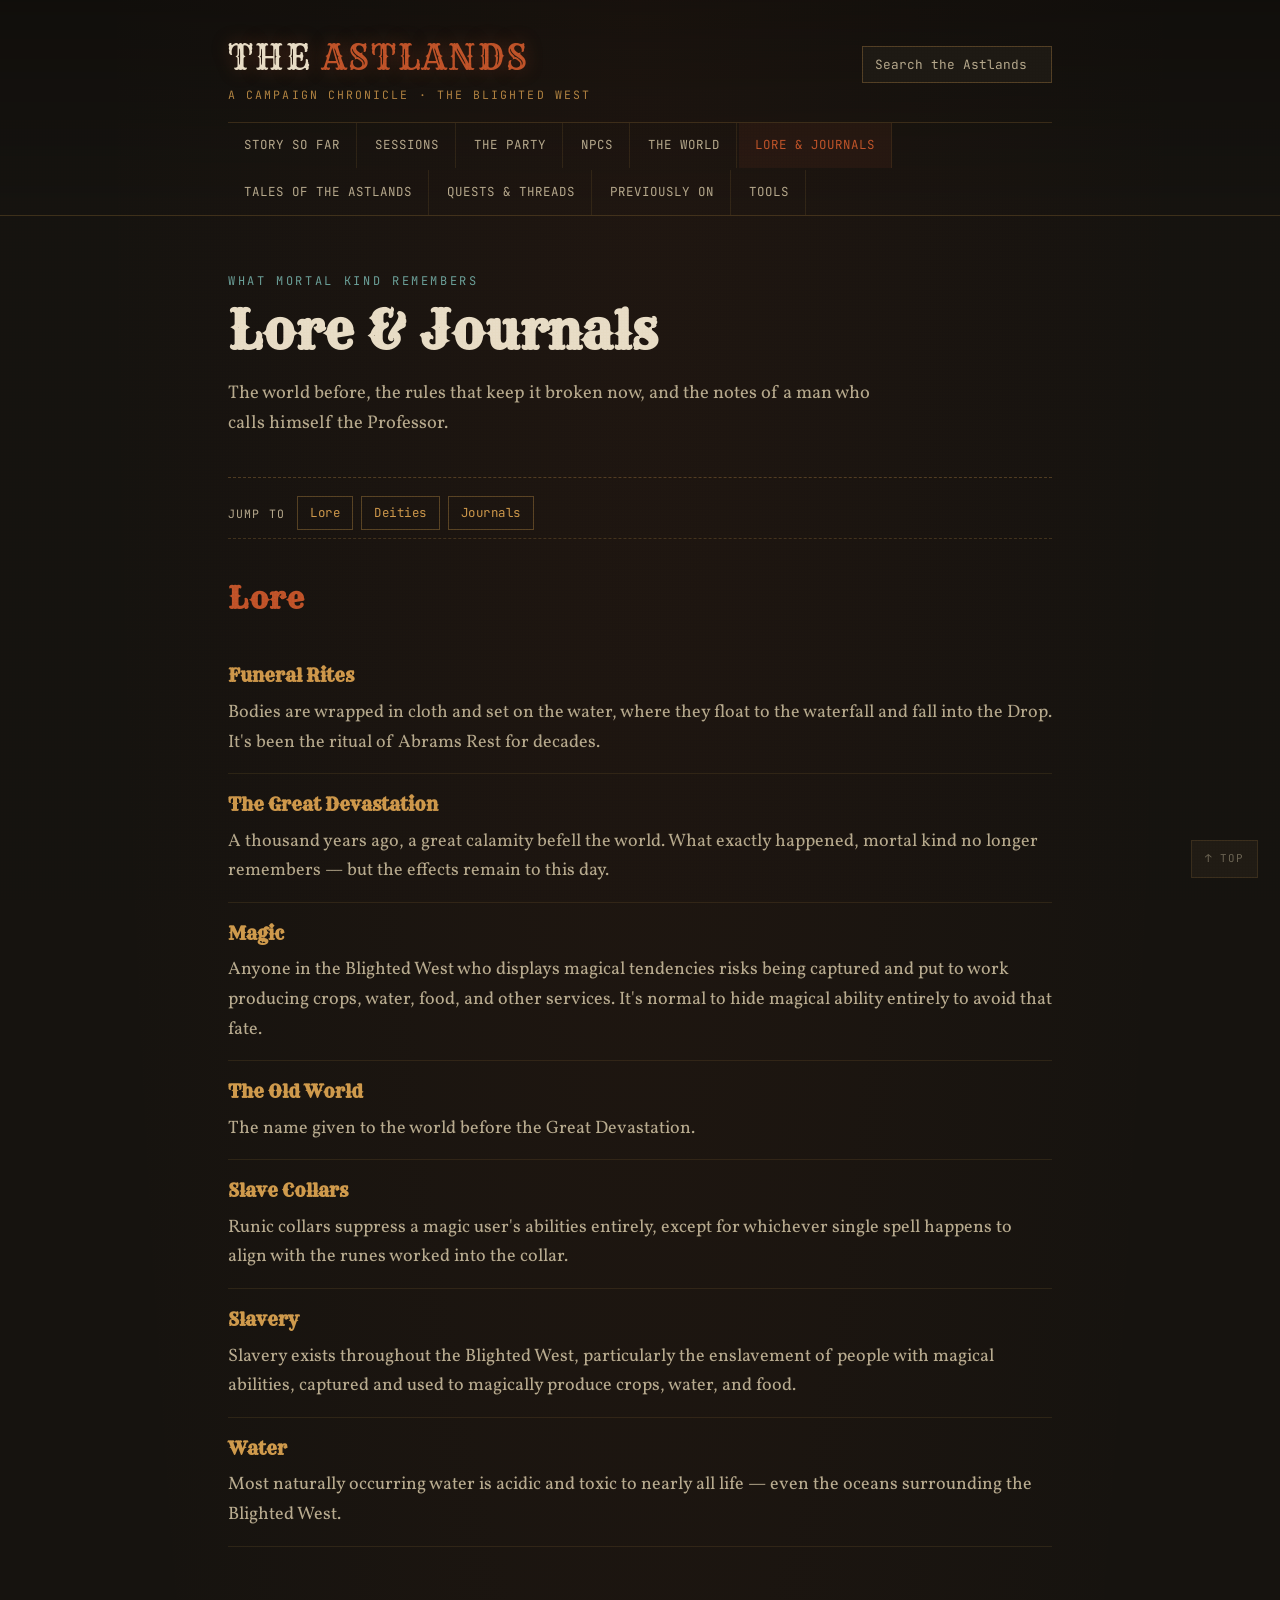
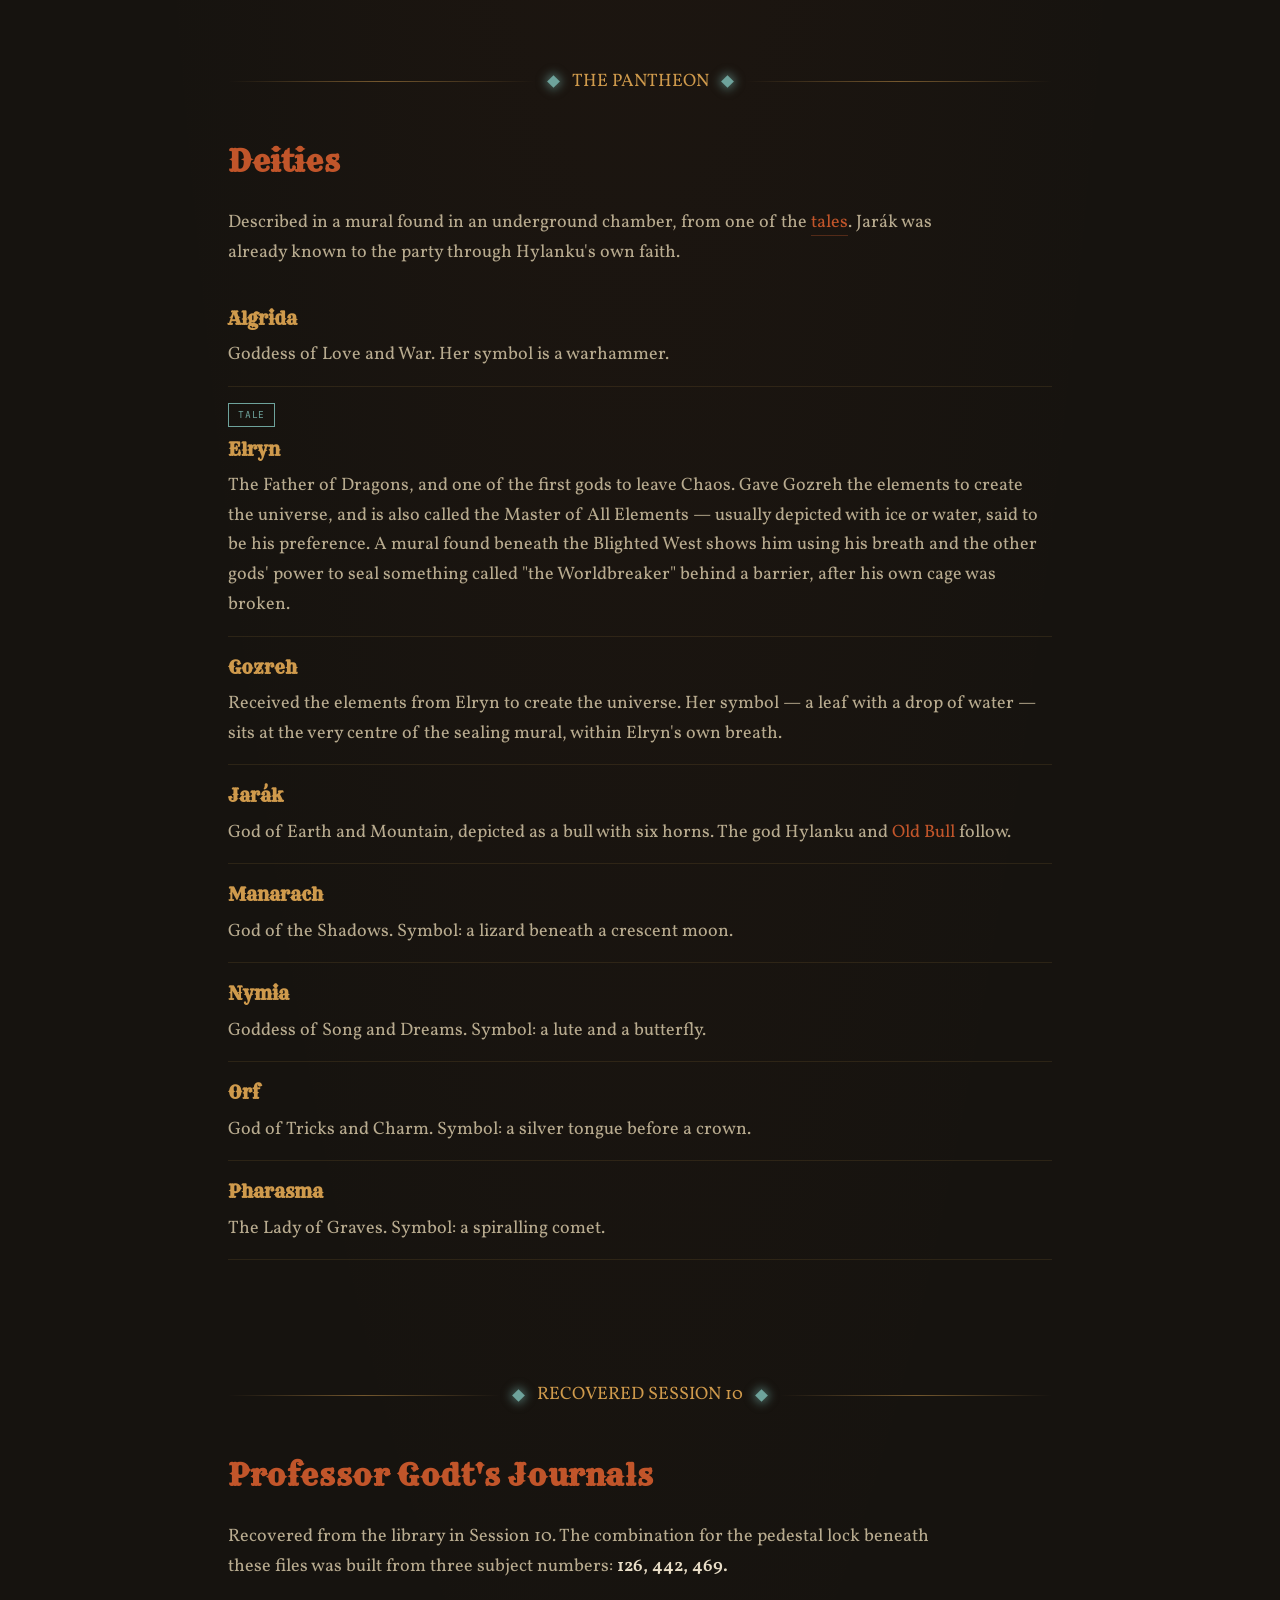
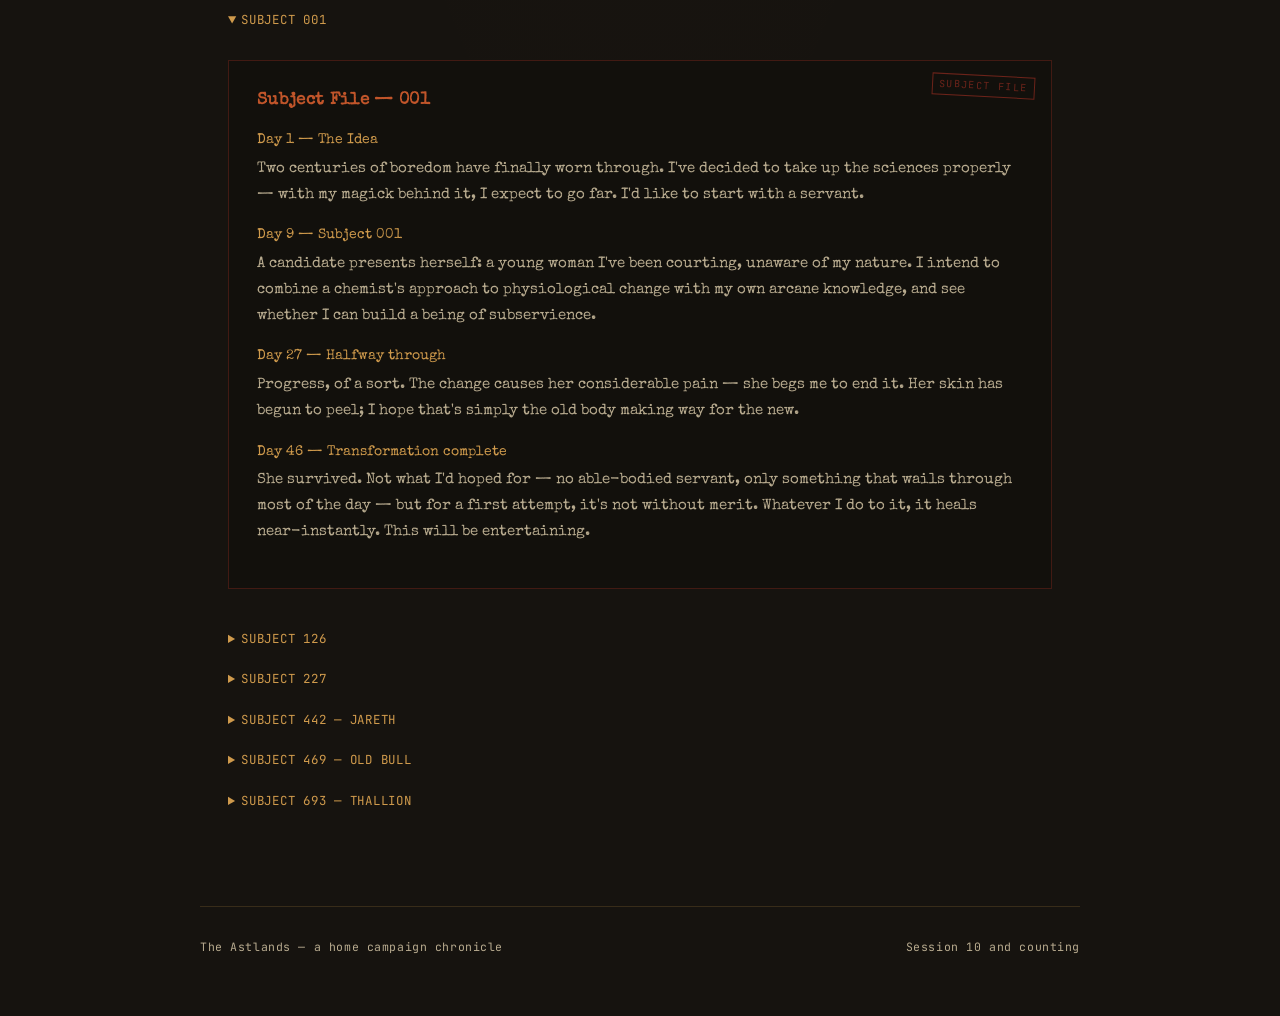
==== commit d457dc8f: "Add files via upload" ====
--- a/lore.html
+++ b/lore.html
@@ -4,7 +4,7 @@
 <meta charset="utf-8">
 <meta name="viewport" content="width=device-width, initial-scale=1">
 <title>Lore &amp; Journals · The Astlands</title>
-<link rel="stylesheet" href="style.css?v=5">
+<link rel="stylesheet" href="style.css?v=6">
 <link rel="icon" type="image/svg+xml" href="favicon.svg">
 <link rel="icon" type="image/png" sizes="32x32" href="favicon-32.png">
 <link rel="apple-touch-icon" href="apple-touch-icon.png">
@@ -91,13 +91,14 @@
 
   <section class="block" id="section-deities">
     <h2 class="section-title">Deities</h2>
-    <p class="prose" style="color:var(--bone-dim); max-width:65ch; margin-bottom:20px;"><span class="source-tag tale">Tale</span>Described in a mural found in an underground chamber, from one of the <a href="tales.html">tales</a>. Jarák was already known to the party through Hylanku's own faith.</p>
+    <p class="prose" style="color:var(--bone-dim); max-width:65ch; margin-bottom:20px;">Described in a mural found in an underground chamber, from one of the <a href="tales.html">tales</a>. Jarák was already known to the party through Hylanku's own faith.</p>
     <div class="entry-list">
       <div class="item" id="deity-algrida">
         <h4>Algrida</h4>
         <p>Goddess of Love and War. Her symbol is a warhammer.</p>
       </div>
       <div class="item" id="deity-elryn">
+        <span class="source-tag tale">Tale</span>
         <h4>Elryn</h4>
         <p>The Father of Dragons, and one of the first gods to leave Chaos. Gave Gozreh the elements to create the universe, and is also called the Master of All Elements — usually depicted with ice or water, said to be his preference. A mural found beneath the Blighted West shows him using his breath and the other gods' power to seal something called "the Worldbreaker" behind a barrier, after his own cage was broken.</p>
       </div>
--- a/style.css
+++ b/style.css
@@ -367,6 +367,7 @@
 .source-tag.campaign { color: var(--rust); border-color: var(--rust); }
 .source-tag.tale { color: var(--magicite); border-color: var(--magicite); }
 .meta .source-tag { display: block; width: fit-content; margin: 0 0 8px; }
+.item > .source-tag { display: block; width: fit-content; margin: 0 0 8px; }
 .divider::before, .divider::after {
   content: "";
   flex: 1;
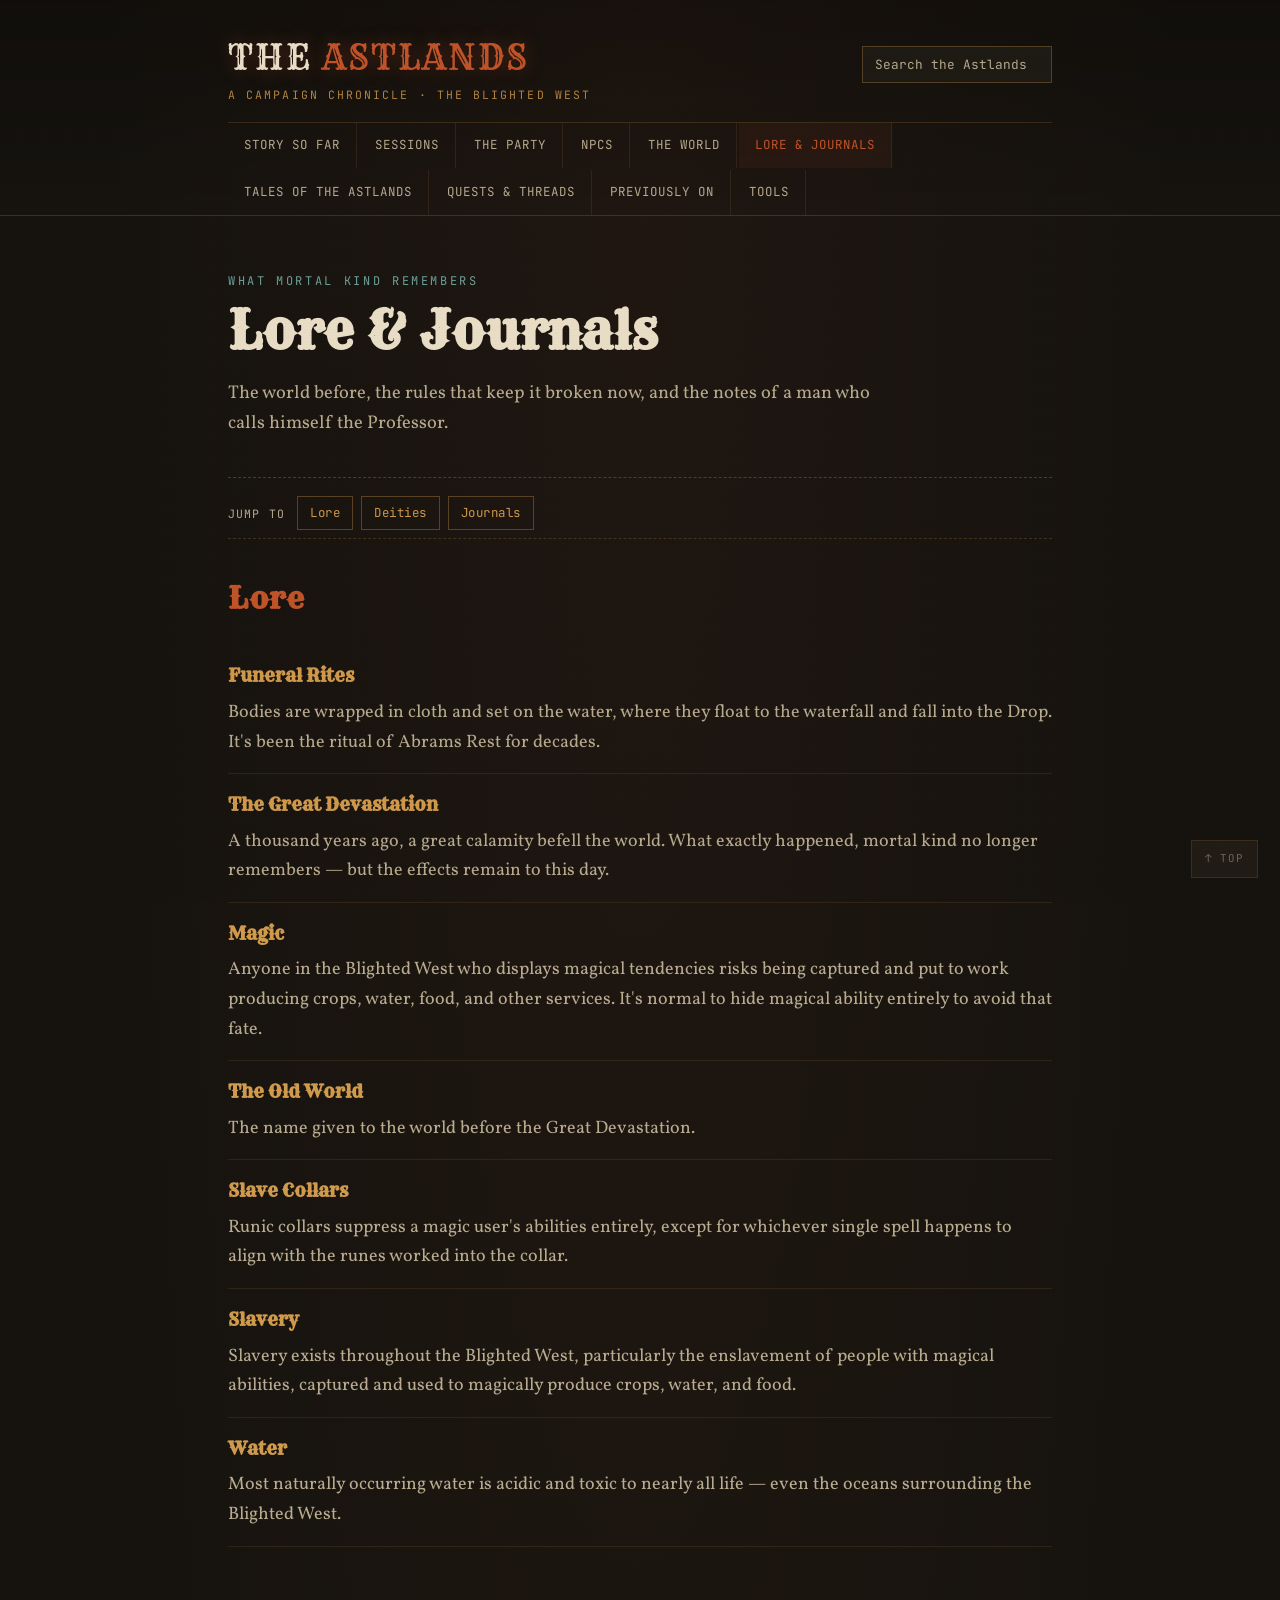
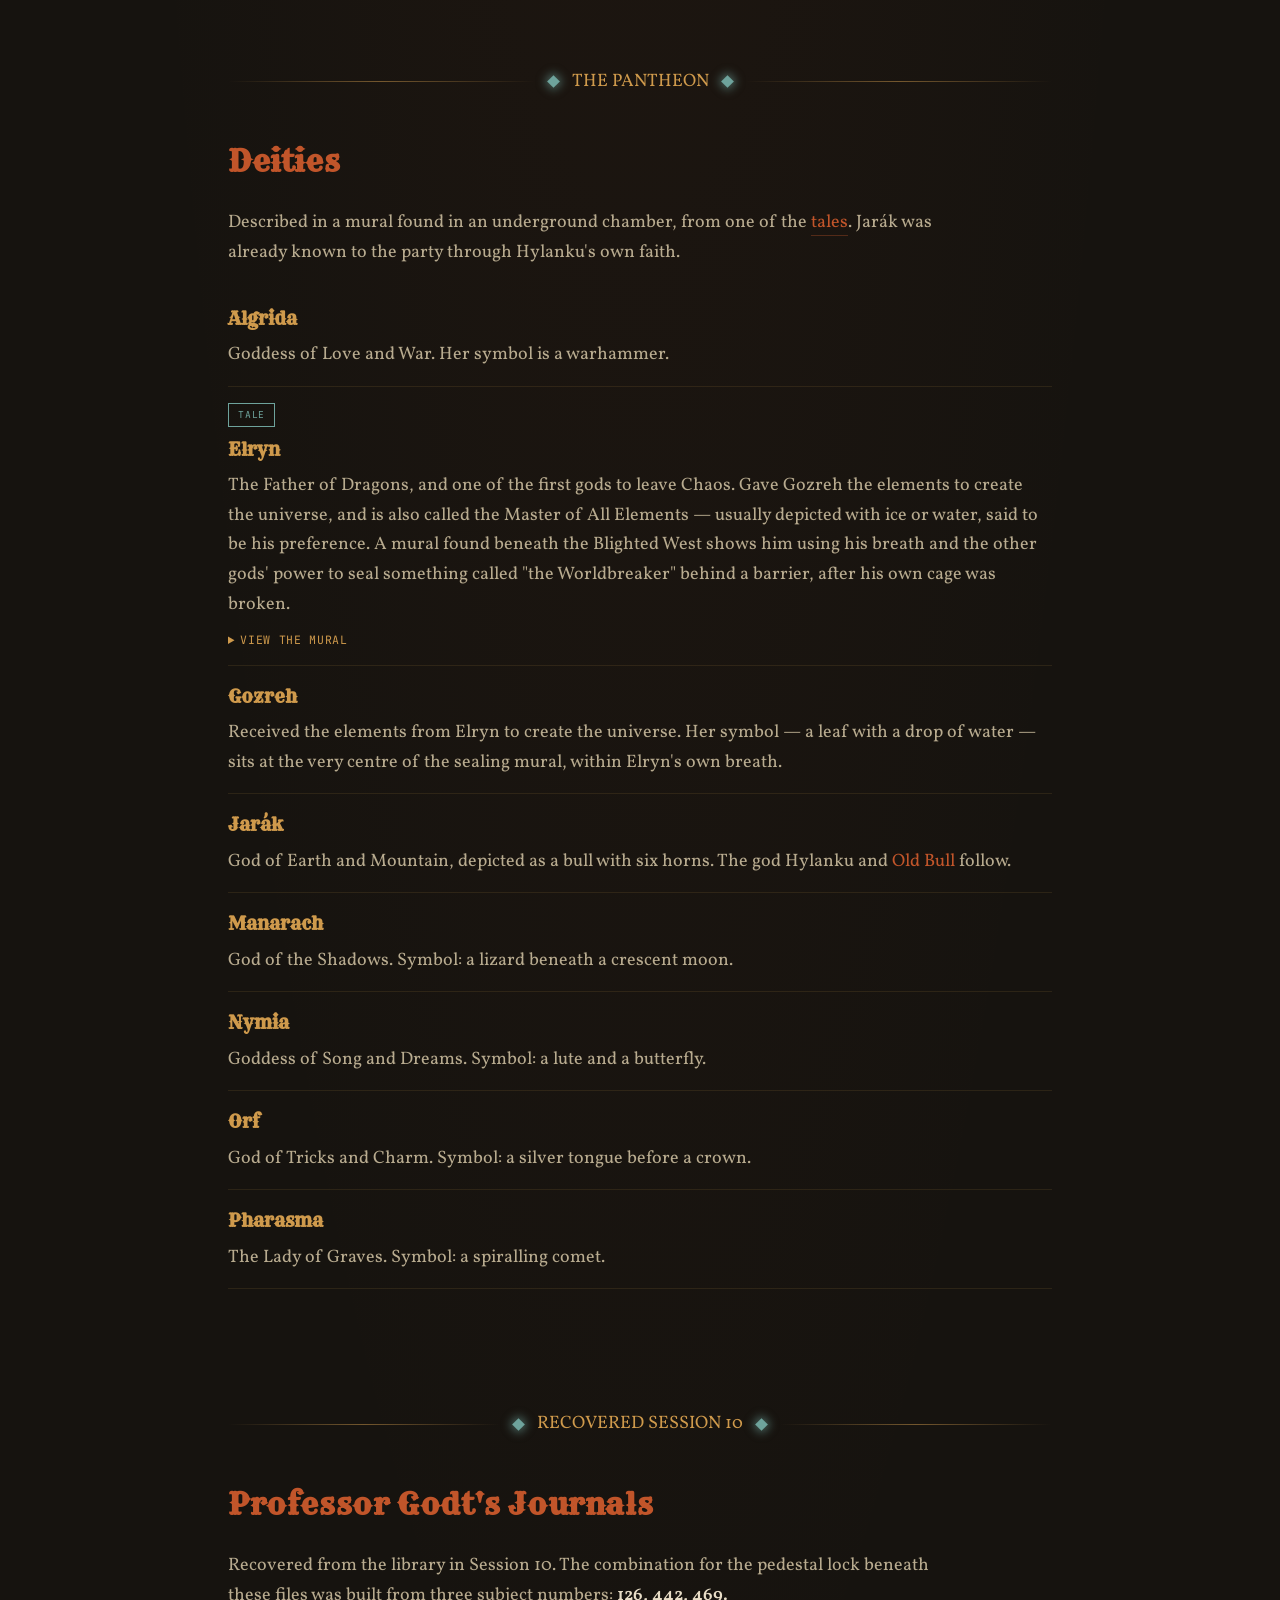
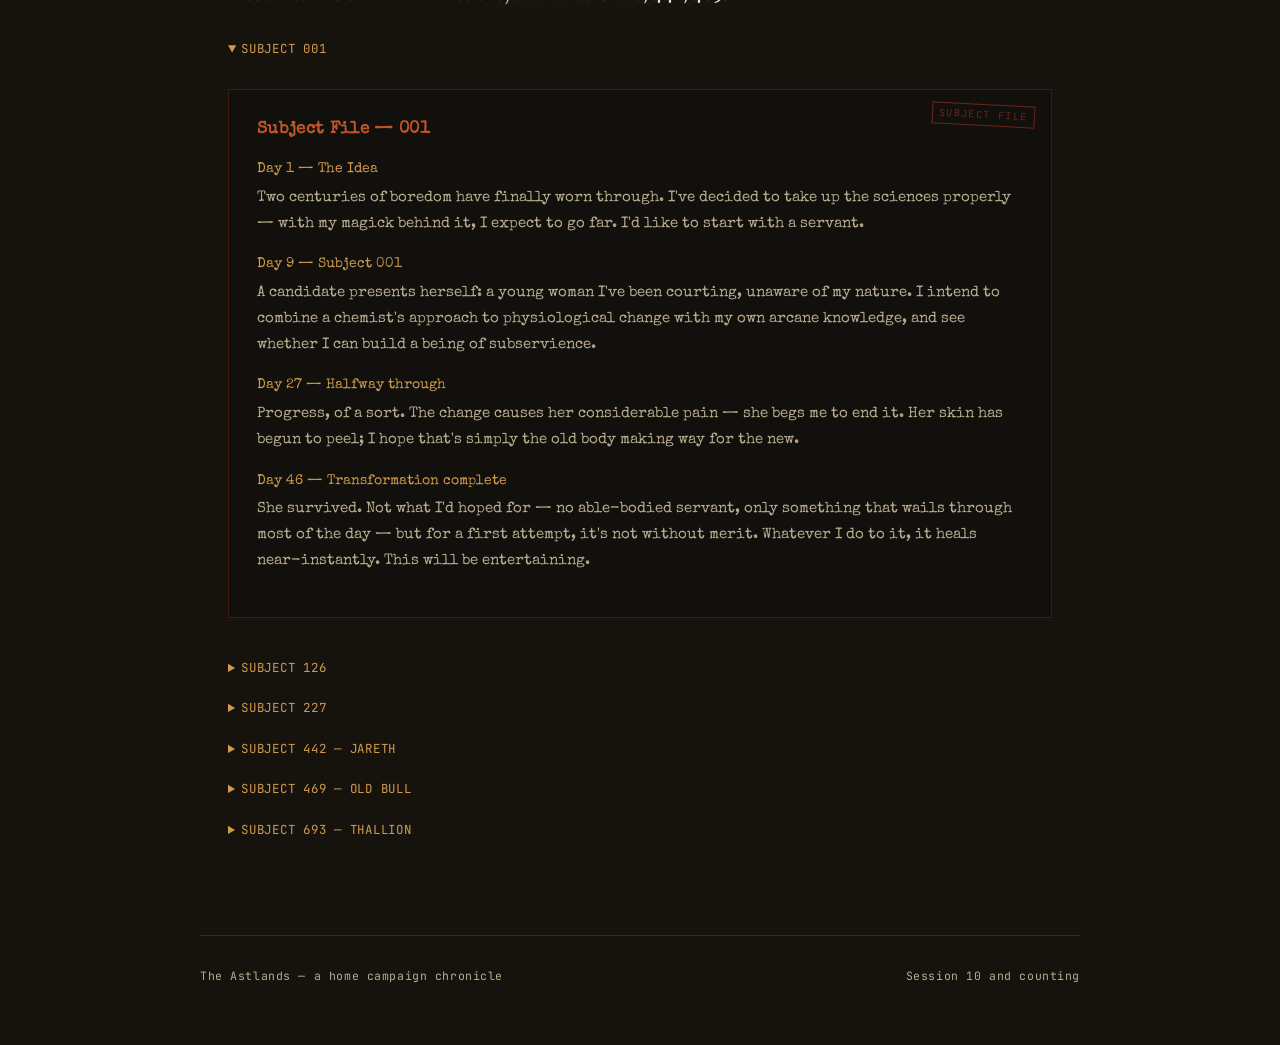
==== commit d3d1e661: "Add files via upload" ====
--- a/lore.html
+++ b/lore.html
@@ -4,7 +4,7 @@
 <meta charset="utf-8">
 <meta name="viewport" content="width=device-width, initial-scale=1">
 <title>Lore &amp; Journals · The Astlands</title>
-<link rel="stylesheet" href="style.css?v=6">
+<link rel="stylesheet" href="style.css?v=7">
 <link rel="icon" type="image/svg+xml" href="favicon.svg">
 <link rel="icon" type="image/png" sizes="32x32" href="favicon-32.png">
 <link rel="apple-touch-icon" href="apple-touch-icon.png">
@@ -101,6 +101,10 @@
         <span class="source-tag tale">Tale</span>
         <h4>Elryn</h4>
         <p>The Father of Dragons, and one of the first gods to leave Chaos. Gave Gozreh the elements to create the universe, and is also called the Master of All Elements — usually depicted with ice or water, said to be his preference. A mural found beneath the Blighted West shows him using his breath and the other gods' power to seal something called "the Worldbreaker" behind a barrier, after his own cage was broken.</p>
+        <details class="image-toggle">
+          <summary>View the mural</summary>
+          <img src="images/tales/jane-mural.jpg" alt="A carved chamber deep underground, showing a huge dragon mural surrounded by statues and divine symbols.">
+        </details>
       </div>
       <div class="item" id="deity-gozreh">
         <h4>Gozreh</h4>
--- a/style.css
+++ b/style.css
@@ -927,6 +927,25 @@
   padding: 10px 0;
 }
 details.journal-toggle summary:hover { color: var(--rust); }
+
+details.image-toggle summary {
+  cursor: pointer;
+  font-family: var(--font-mono);
+  font-size: 0.72rem;
+  letter-spacing: 0.06em;
+  text-transform: uppercase;
+  color: var(--brass);
+  margin-top: 10px;
+}
+details.image-toggle summary:hover { color: var(--rust); }
+details.image-toggle img {
+  display: block;
+  width: 100%;
+  height: auto;
+  margin-top: 12px;
+  border: 1px solid rgba(207,154,76,0.25);
+  box-shadow: 0 10px 24px rgba(0,0,0,0.45);
+}
 
 details.flashback {
   background: linear-gradient(180deg, rgba(207,154,76,0.07), transparent 45%), var(--char-2);
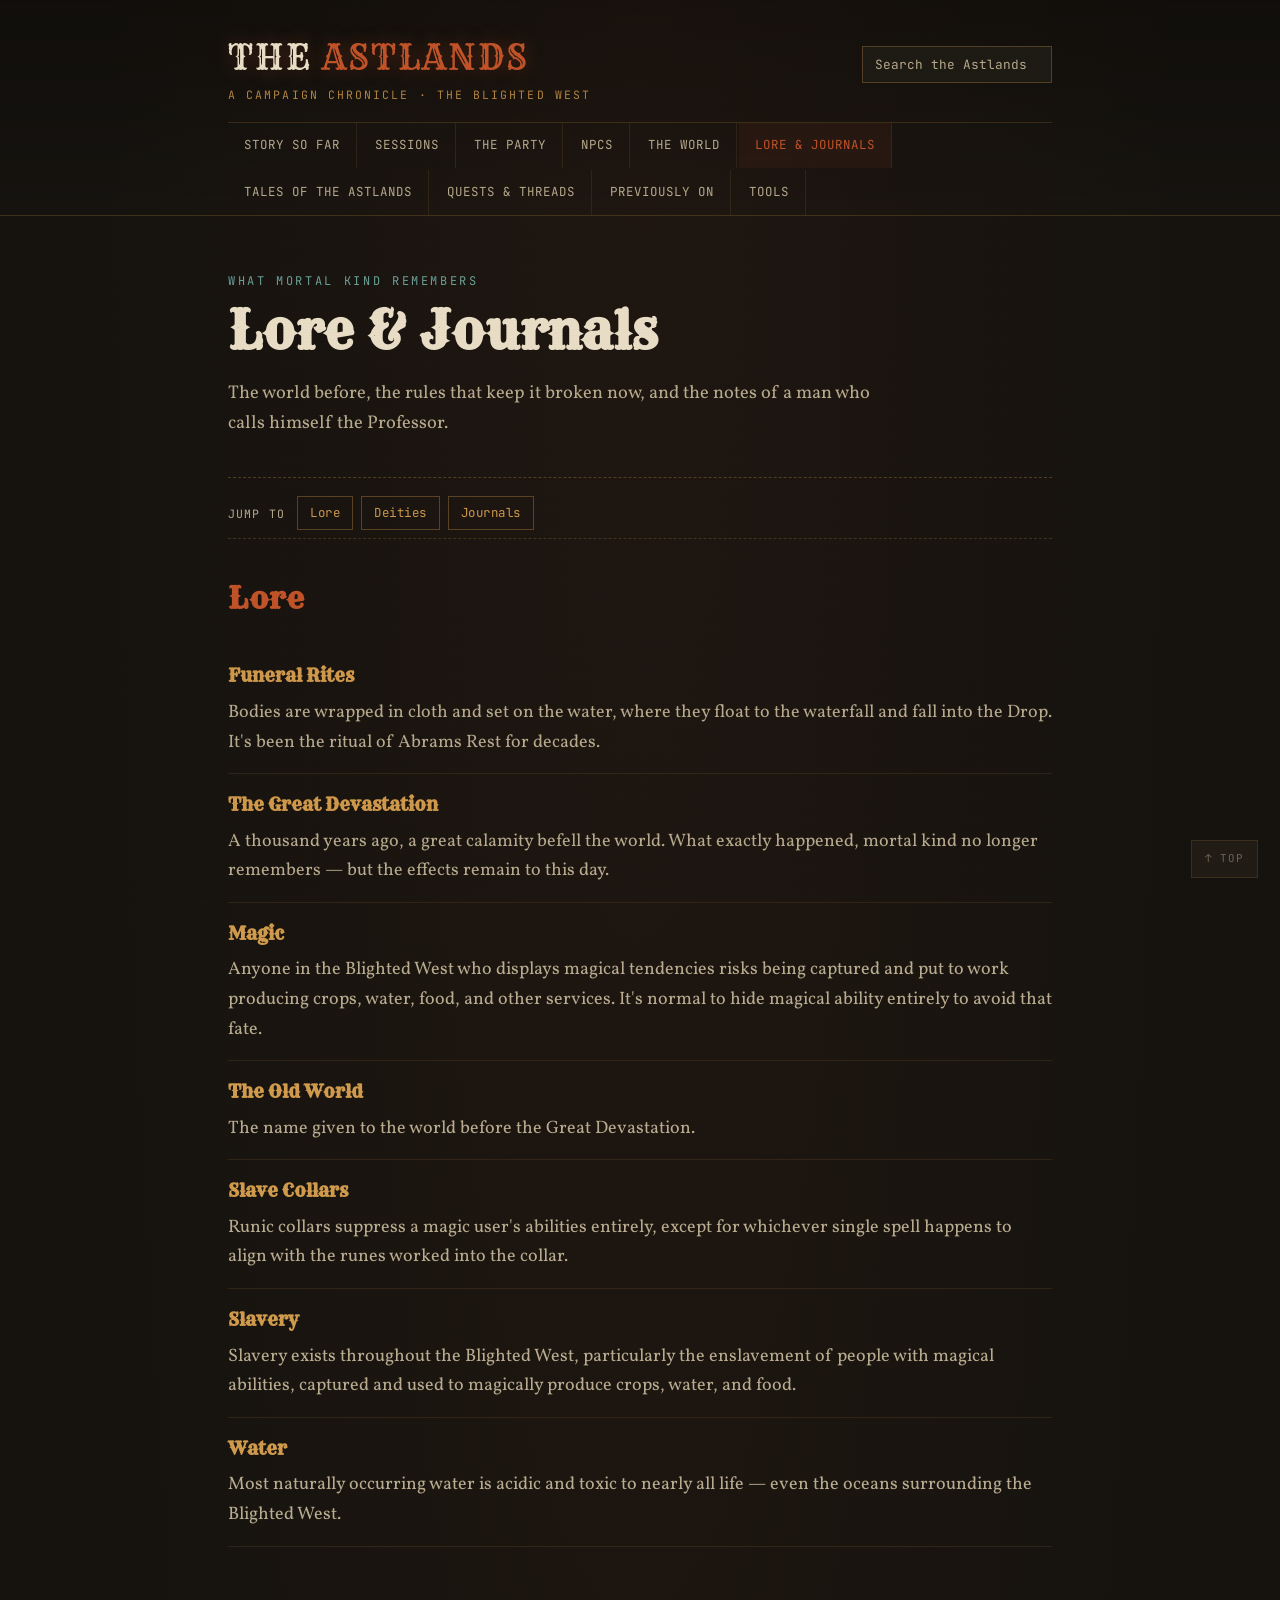
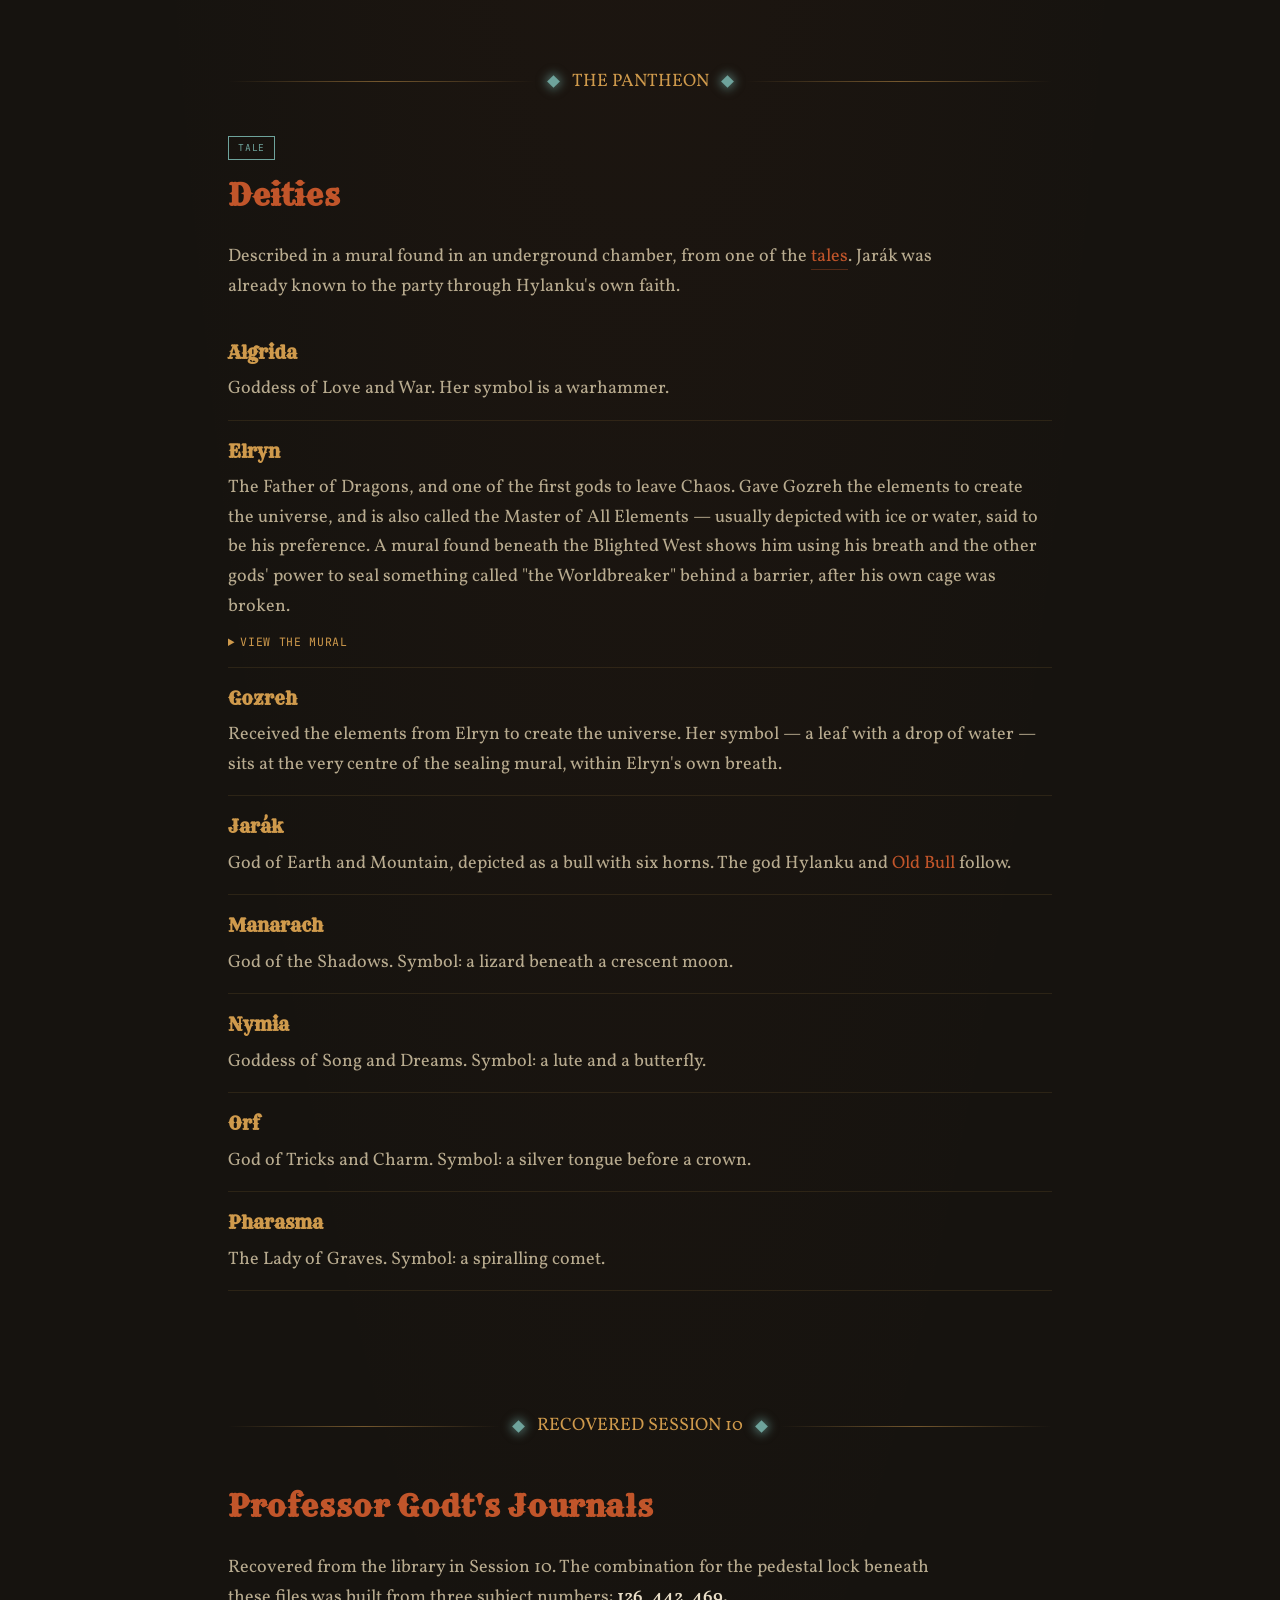
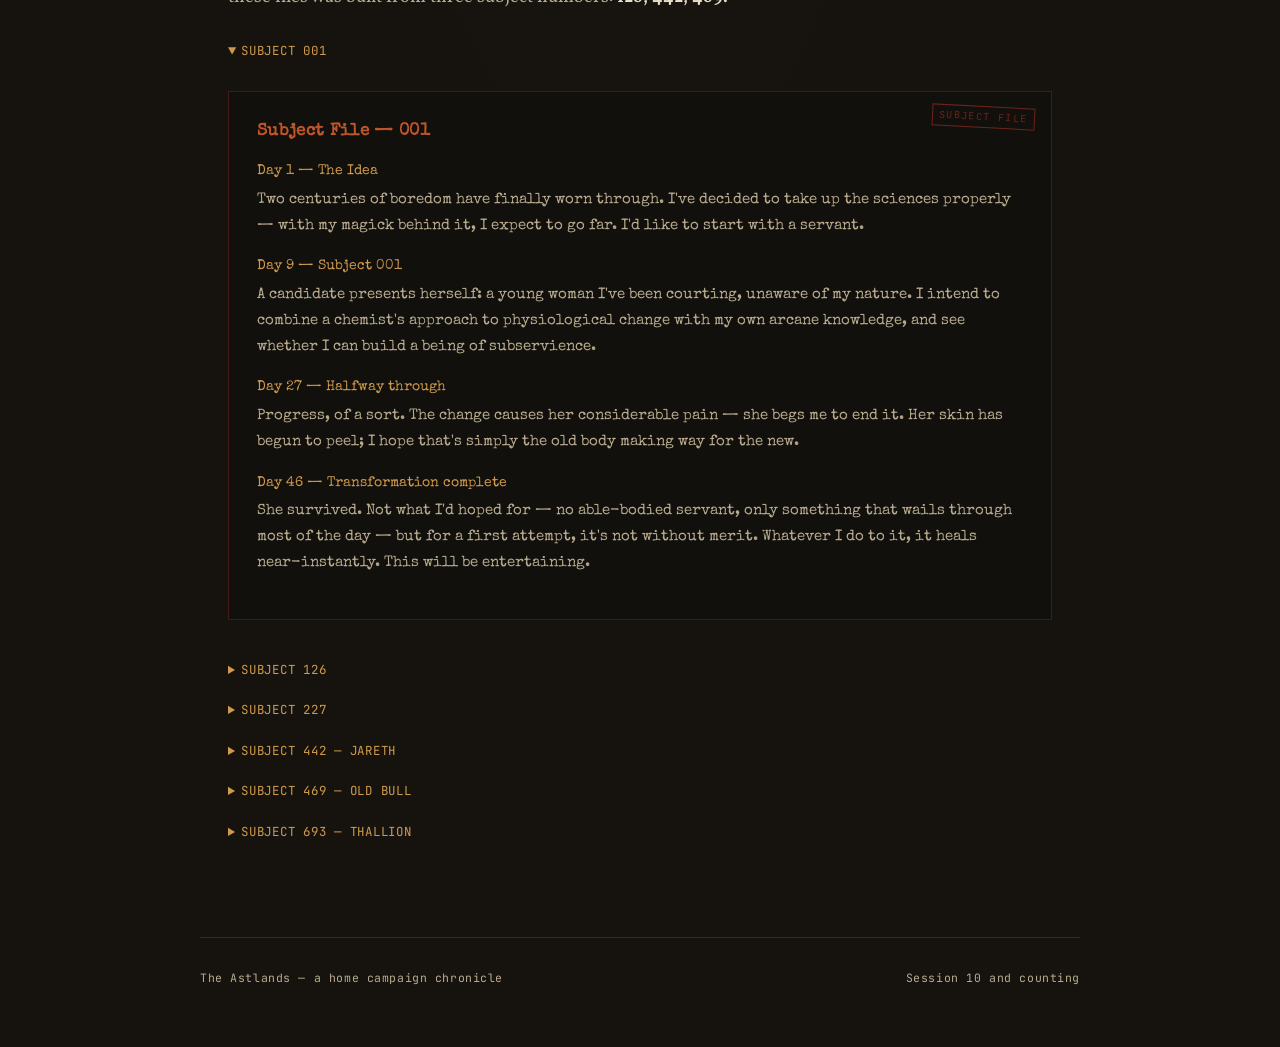
==== commit 56730a63: "Add files via upload" ====
--- a/lore.html
+++ b/lore.html
@@ -4,7 +4,7 @@
 <meta charset="utf-8">
 <meta name="viewport" content="width=device-width, initial-scale=1">
 <title>Lore &amp; Journals · The Astlands</title>
-<link rel="stylesheet" href="style.css?v=7">
+<link rel="stylesheet" href="style.css?v=8">
 <link rel="icon" type="image/svg+xml" href="favicon.svg">
 <link rel="icon" type="image/png" sizes="32x32" href="favicon-32.png">
 <link rel="apple-touch-icon" href="apple-touch-icon.png">
@@ -90,6 +90,7 @@
   <div class="divider"><div class="gem"></div>THE PANTHEON<div class="gem"></div></div>
 
   <section class="block" id="section-deities">
+    <span class="source-tag tale">Tale</span>
     <h2 class="section-title">Deities</h2>
     <p class="prose" style="color:var(--bone-dim); max-width:65ch; margin-bottom:20px;">Described in a mural found in an underground chamber, from one of the <a href="tales.html">tales</a>. Jarák was already known to the party through Hylanku's own faith.</p>
     <div class="entry-list">
@@ -98,7 +99,6 @@
         <p>Goddess of Love and War. Her symbol is a warhammer.</p>
       </div>
       <div class="item" id="deity-elryn">
-        <span class="source-tag tale">Tale</span>
         <h4>Elryn</h4>
         <p>The Father of Dragons, and one of the first gods to leave Chaos. Gave Gozreh the elements to create the universe, and is also called the Master of All Elements — usually depicted with ice or water, said to be his preference. A mural found beneath the Blighted West shows him using his breath and the other gods' power to seal something called "the Worldbreaker" behind a barrier, after his own cage was broken.</p>
         <details class="image-toggle">
--- a/style.css
+++ b/style.css
@@ -368,6 +368,7 @@
 .source-tag.tale { color: var(--magicite); border-color: var(--magicite); }
 .meta .source-tag { display: block; width: fit-content; margin: 0 0 8px; }
 .item > .source-tag { display: block; width: fit-content; margin: 0 0 8px; }
+.block > .source-tag { display: block; width: fit-content; margin: 0 0 10px; }
 .divider::before, .divider::after {
   content: "";
   flex: 1;
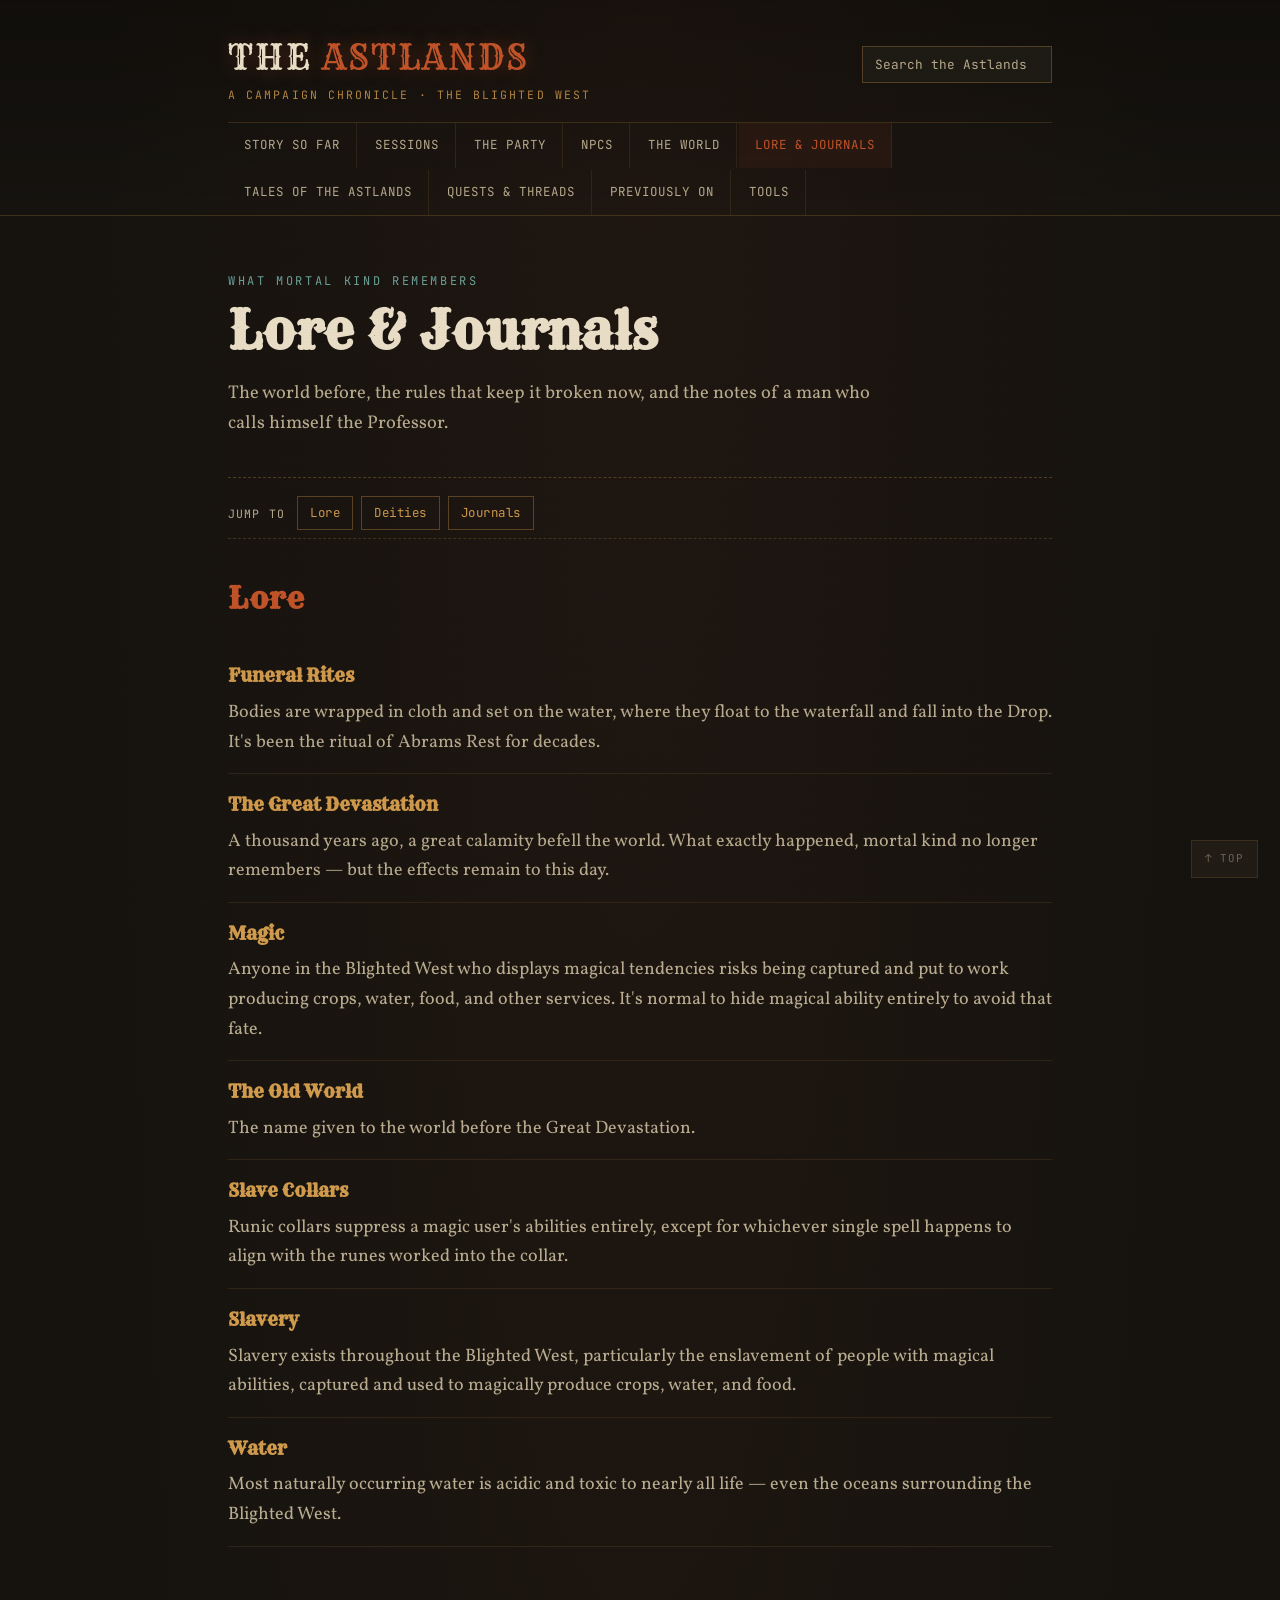
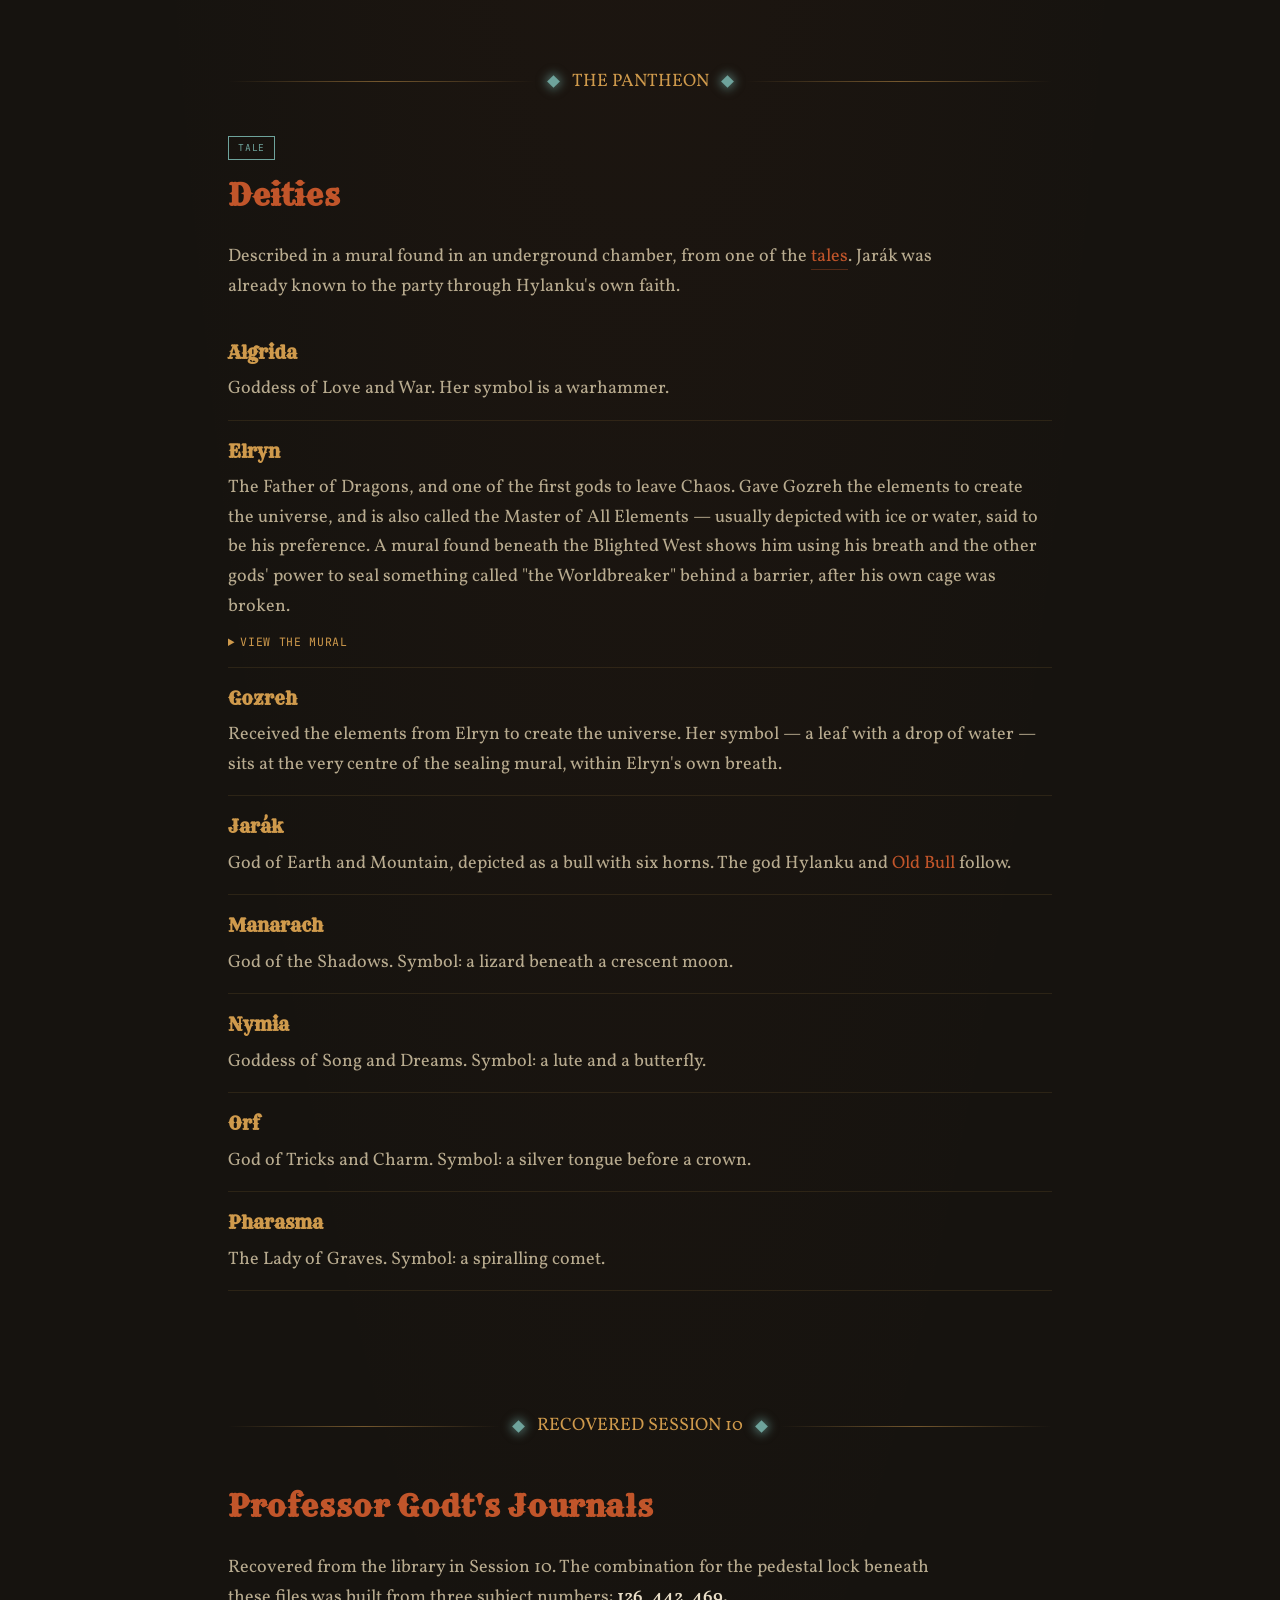
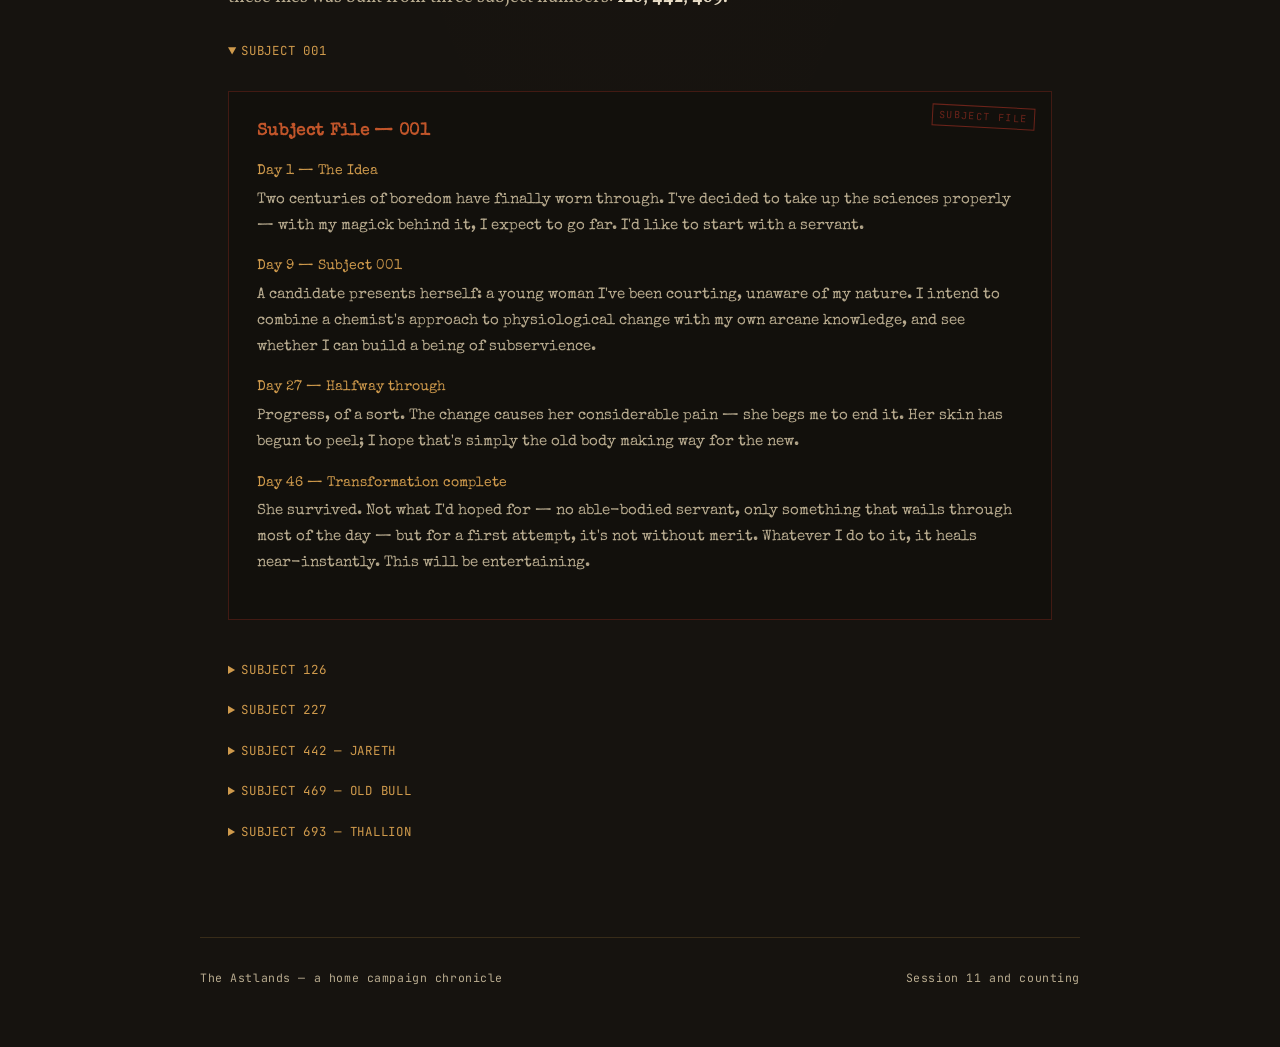
==== commit 30aeb826: "Add files via upload" ====
--- a/lore.html
+++ b/lore.html
@@ -208,7 +208,7 @@
 
 <footer class="site-footer wrap">
   <span>The Astlands — a home campaign chronicle</span>
-  <span>Session 10 and counting</span>
+  <span>Session 11 and counting</span>
 </footer>
 
 <a href="#page-top" class="back-to-top" aria-label="Back to top">&#8593; TOP</a>
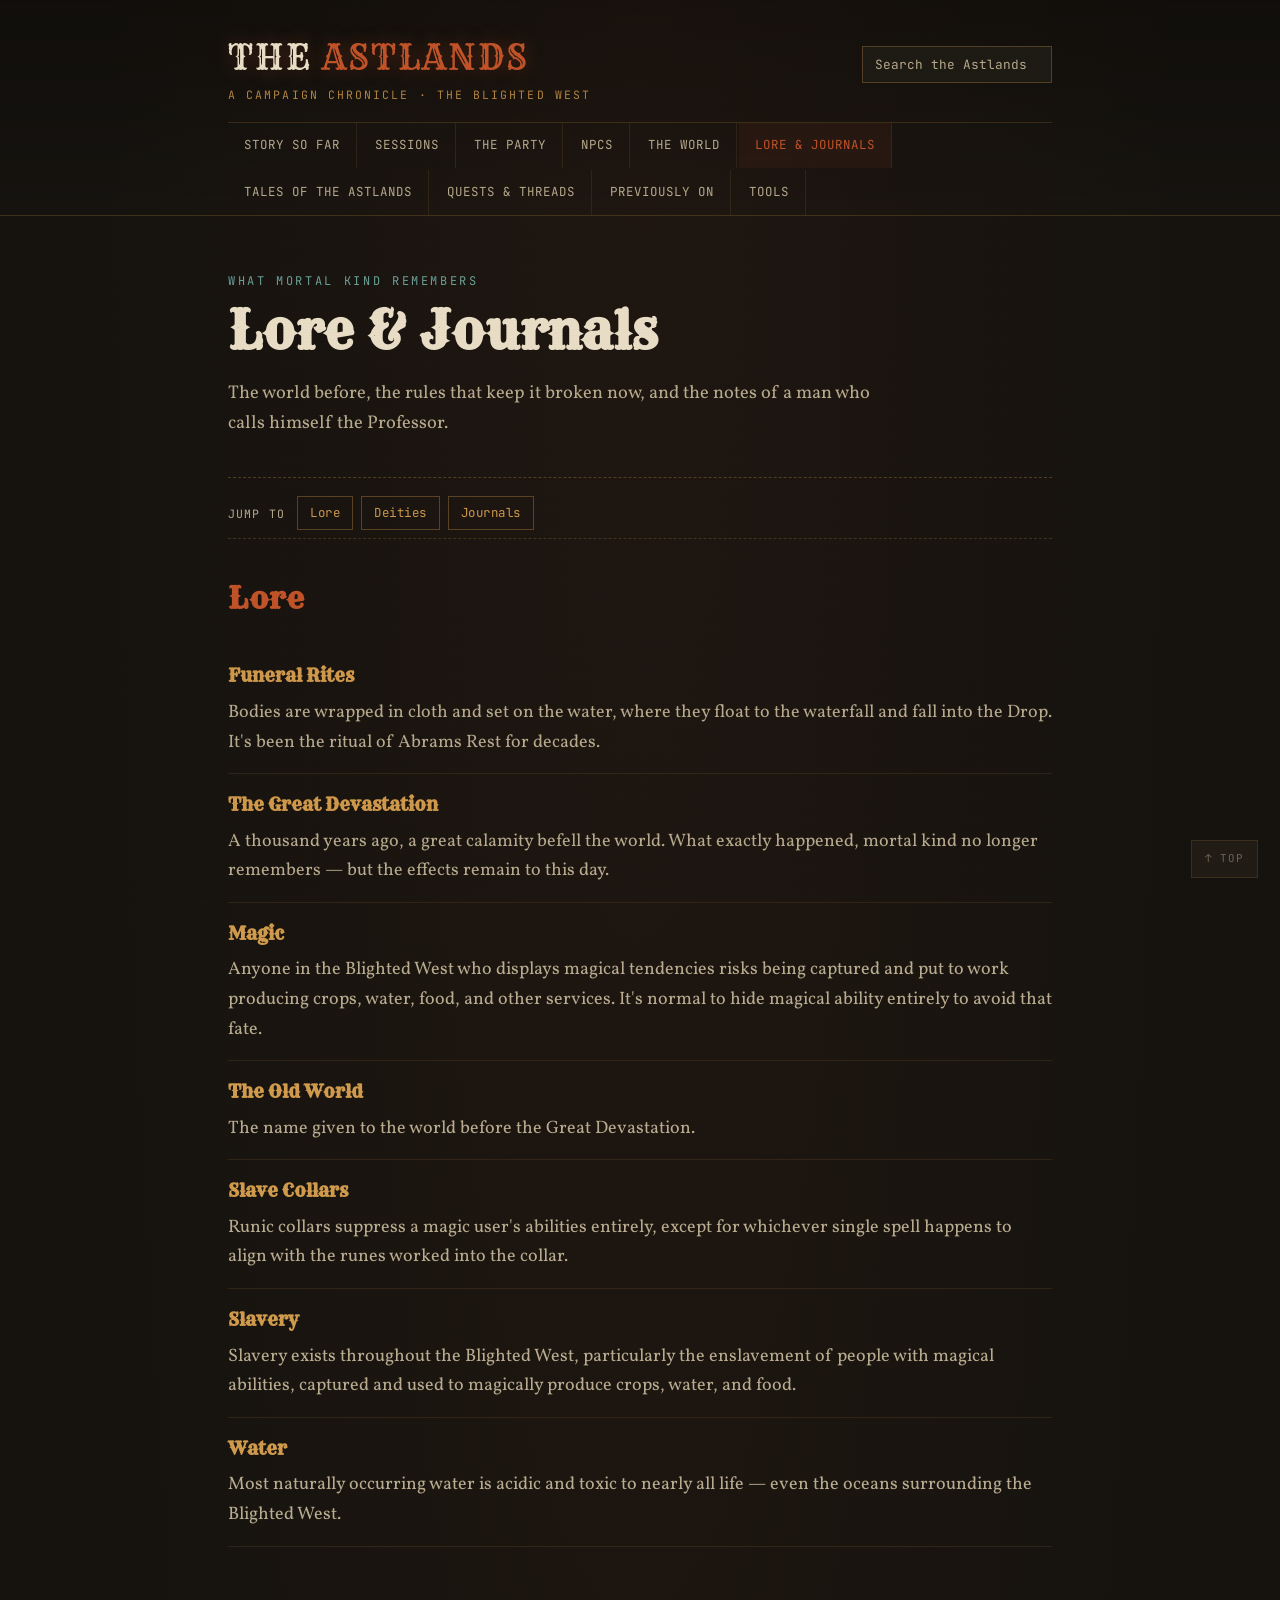
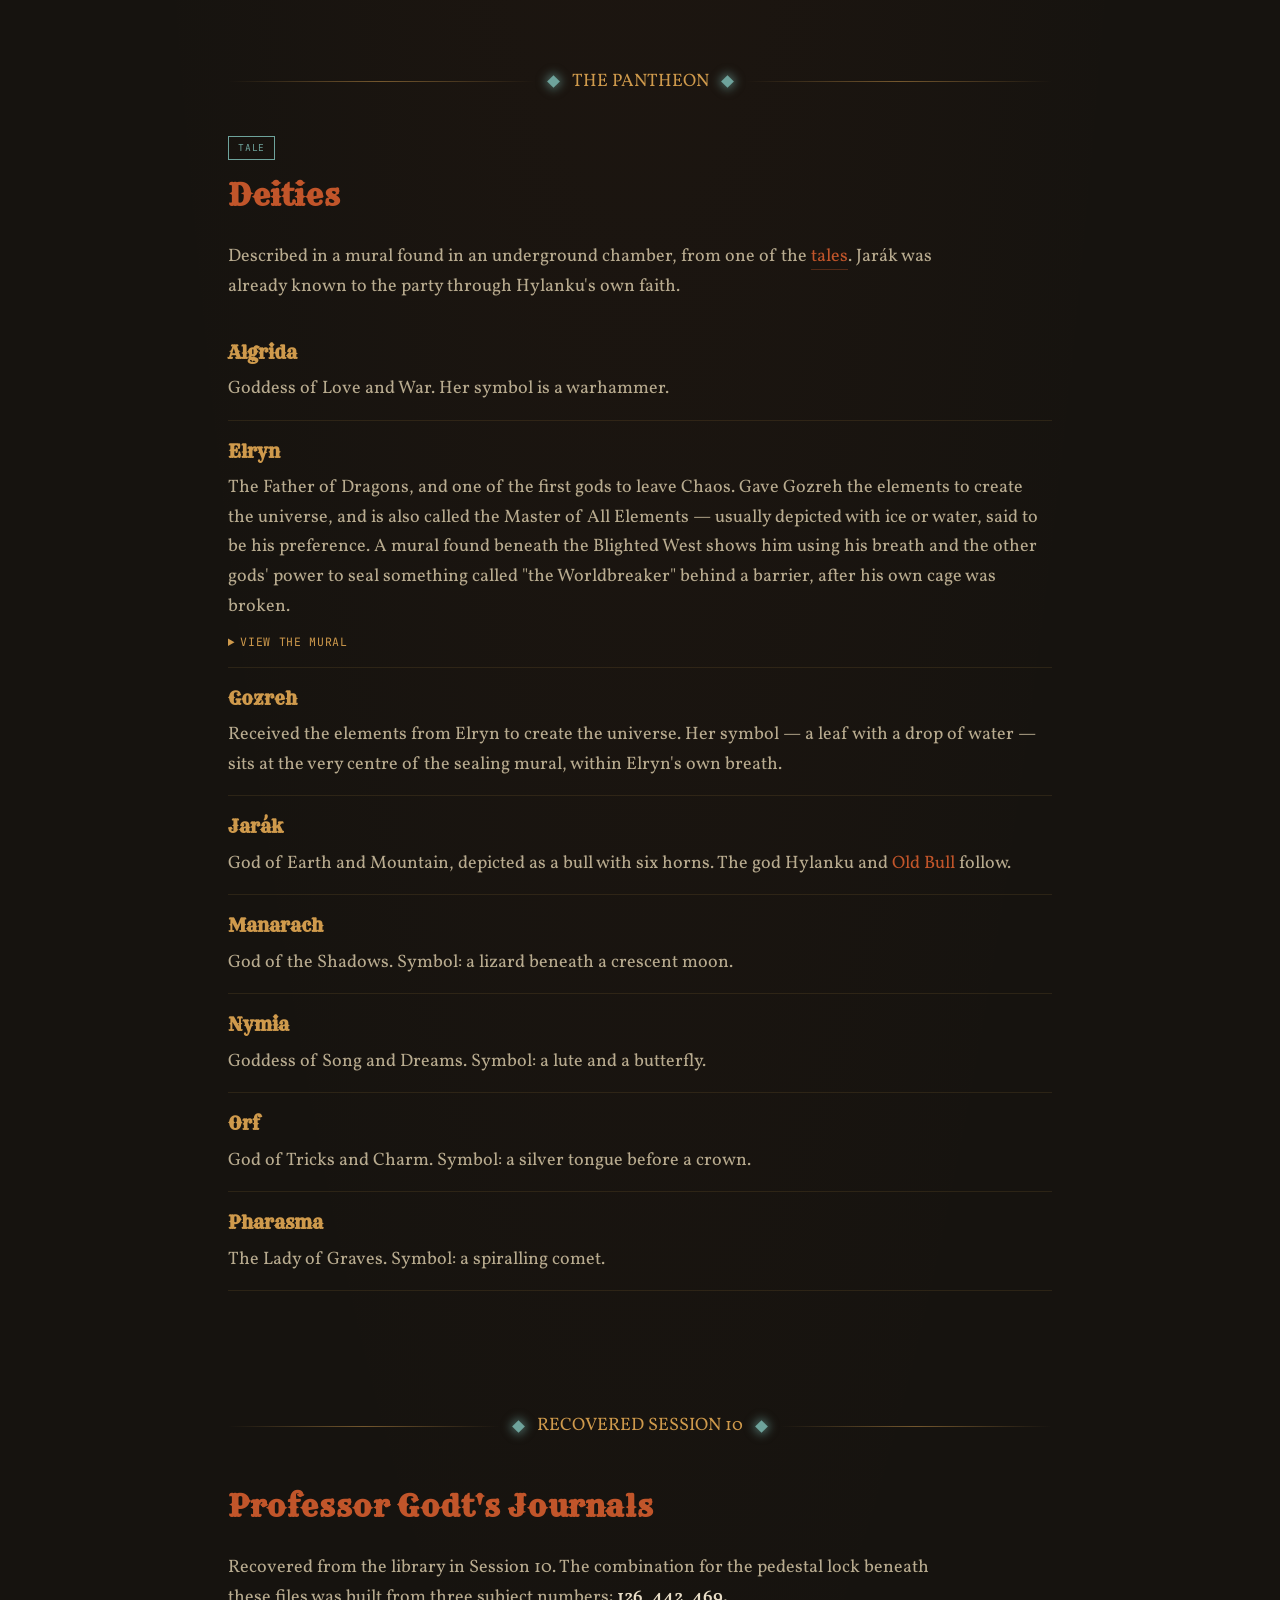
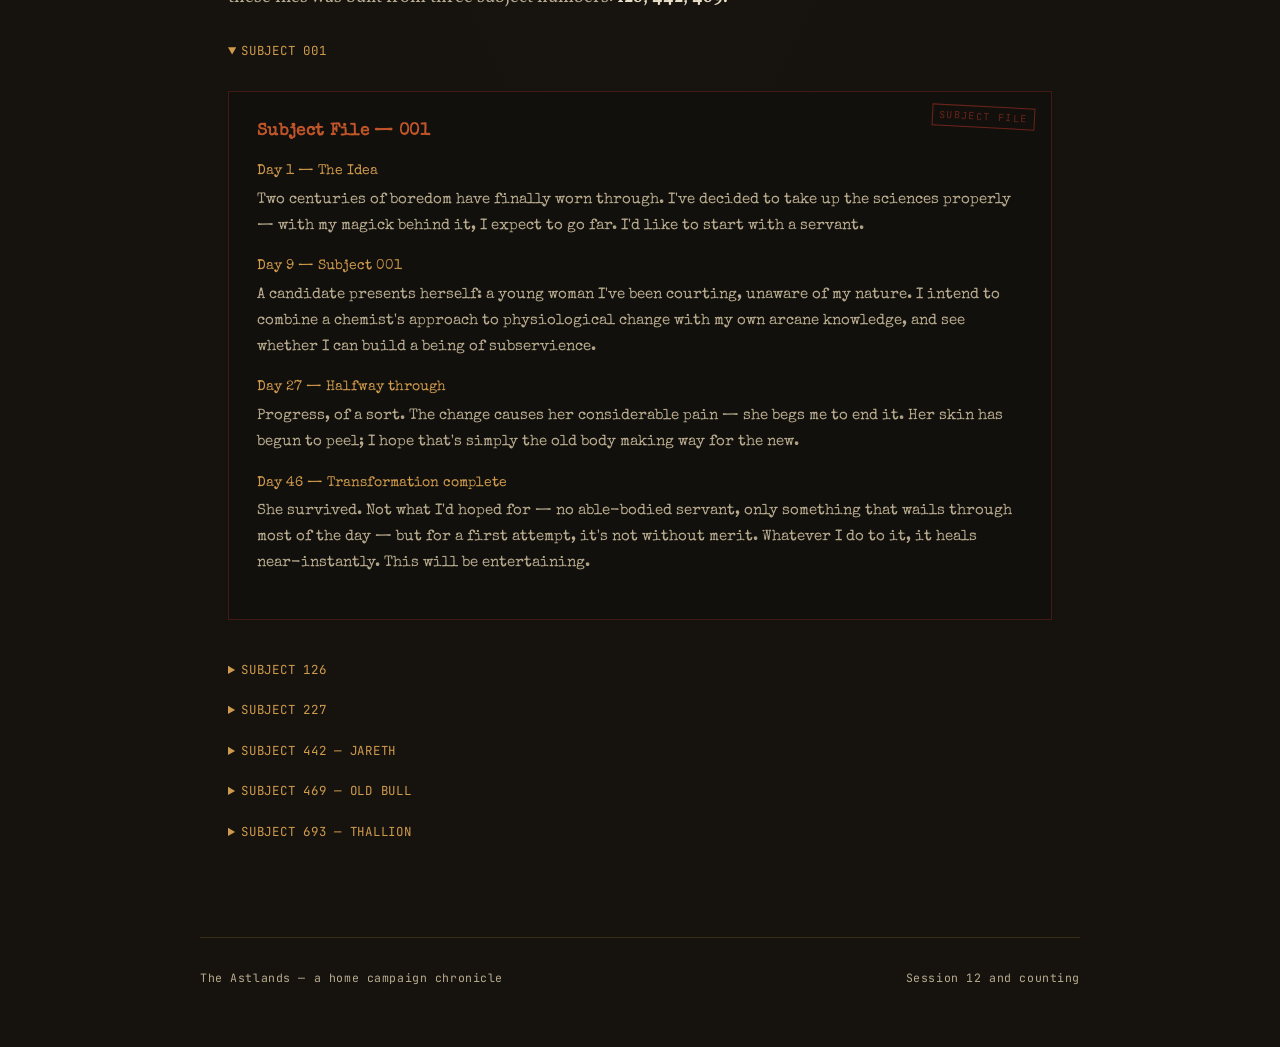
==== commit 99b06476: "Add files via upload" ====
--- a/lore.html
+++ b/lore.html
@@ -208,7 +208,7 @@
 
 <footer class="site-footer wrap">
   <span>The Astlands — a home campaign chronicle</span>
-  <span>Session 11 and counting</span>
+  <span>Session 12 and counting</span>
 </footer>
 
 <a href="#page-top" class="back-to-top" aria-label="Back to top">&#8593; TOP</a>
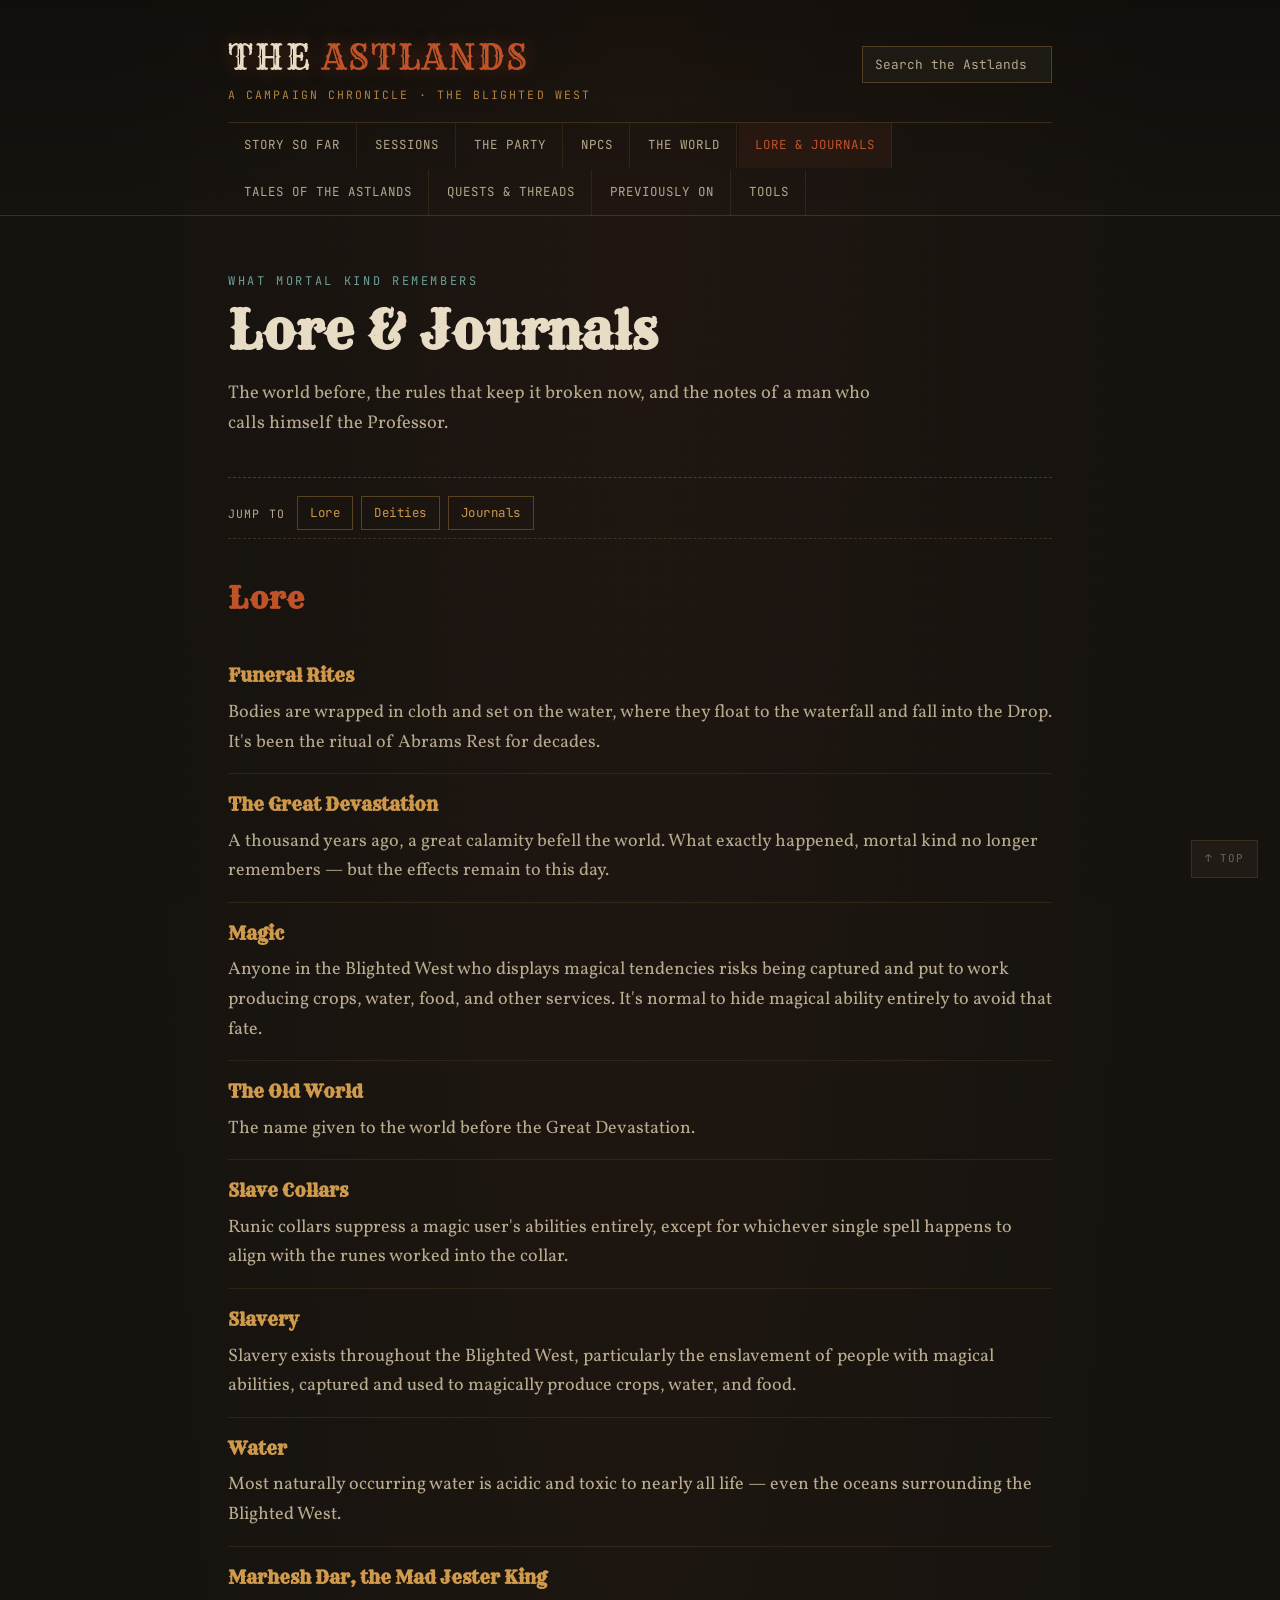
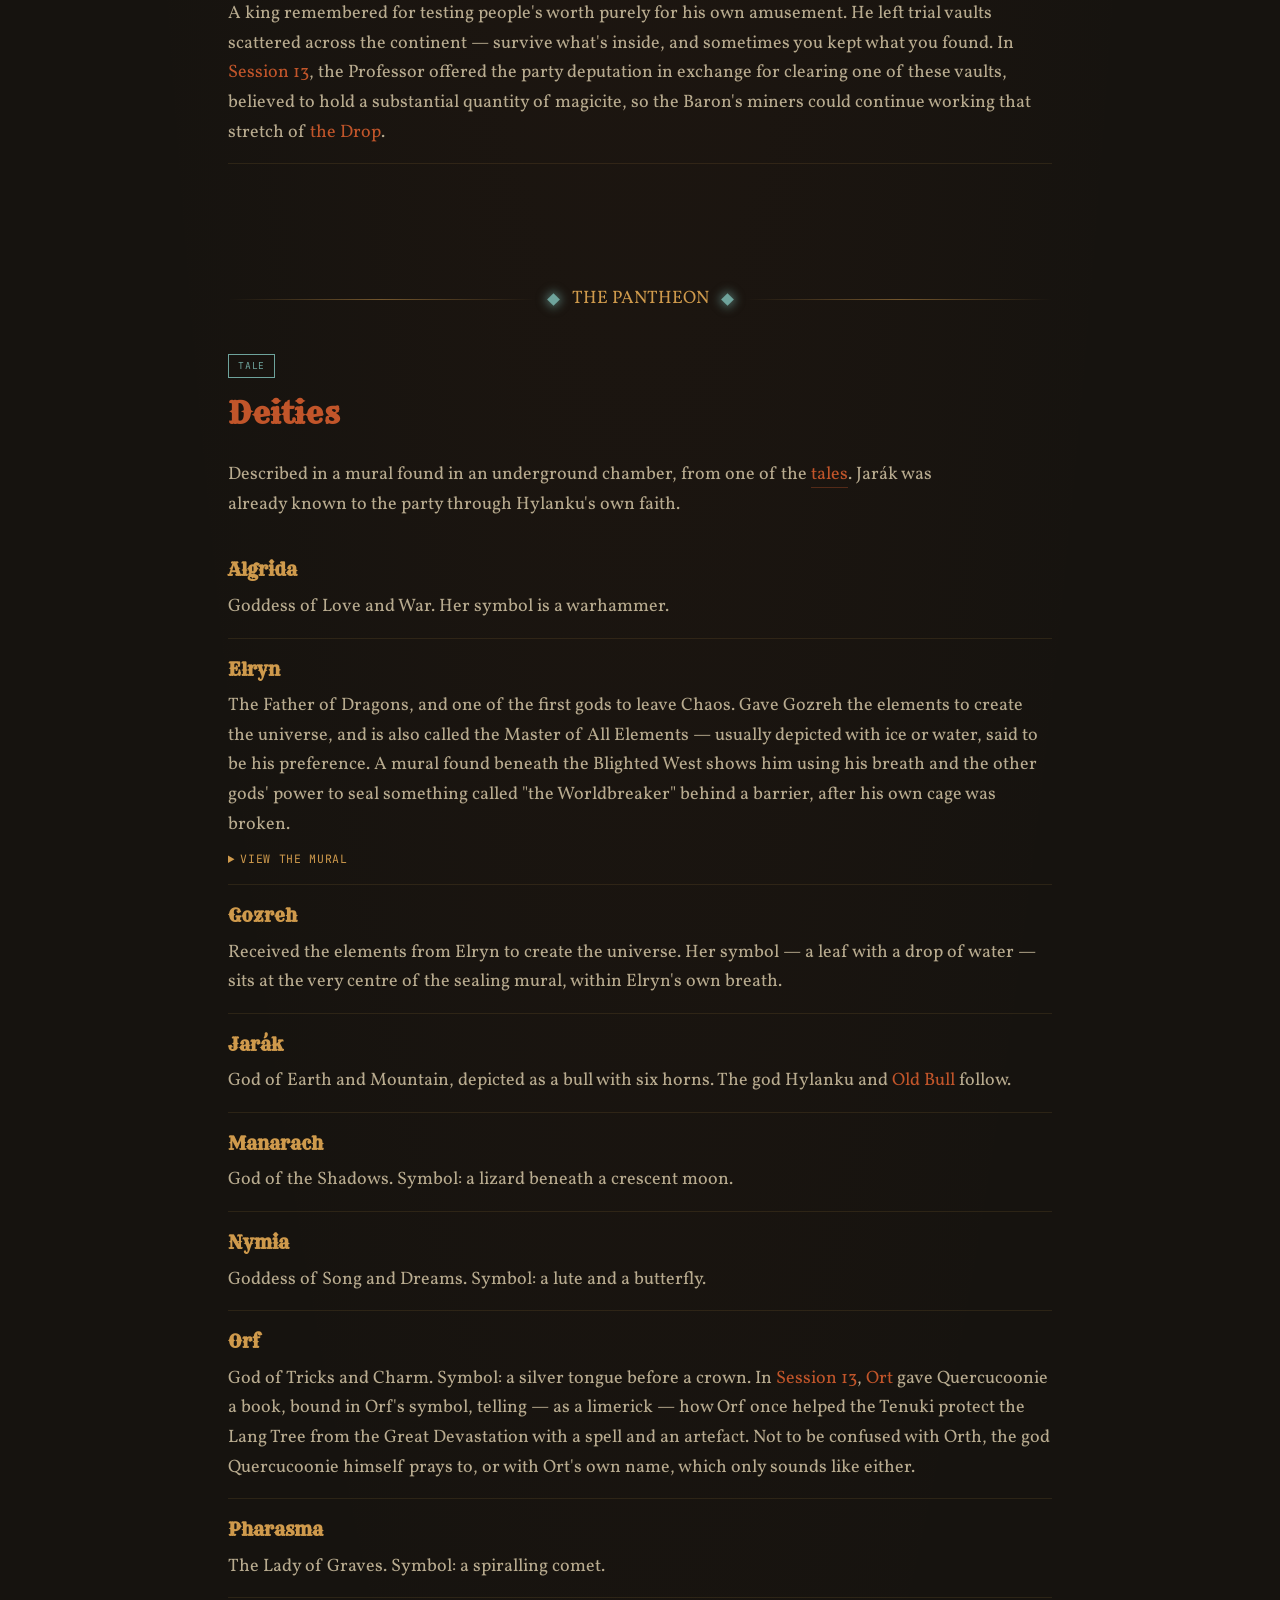
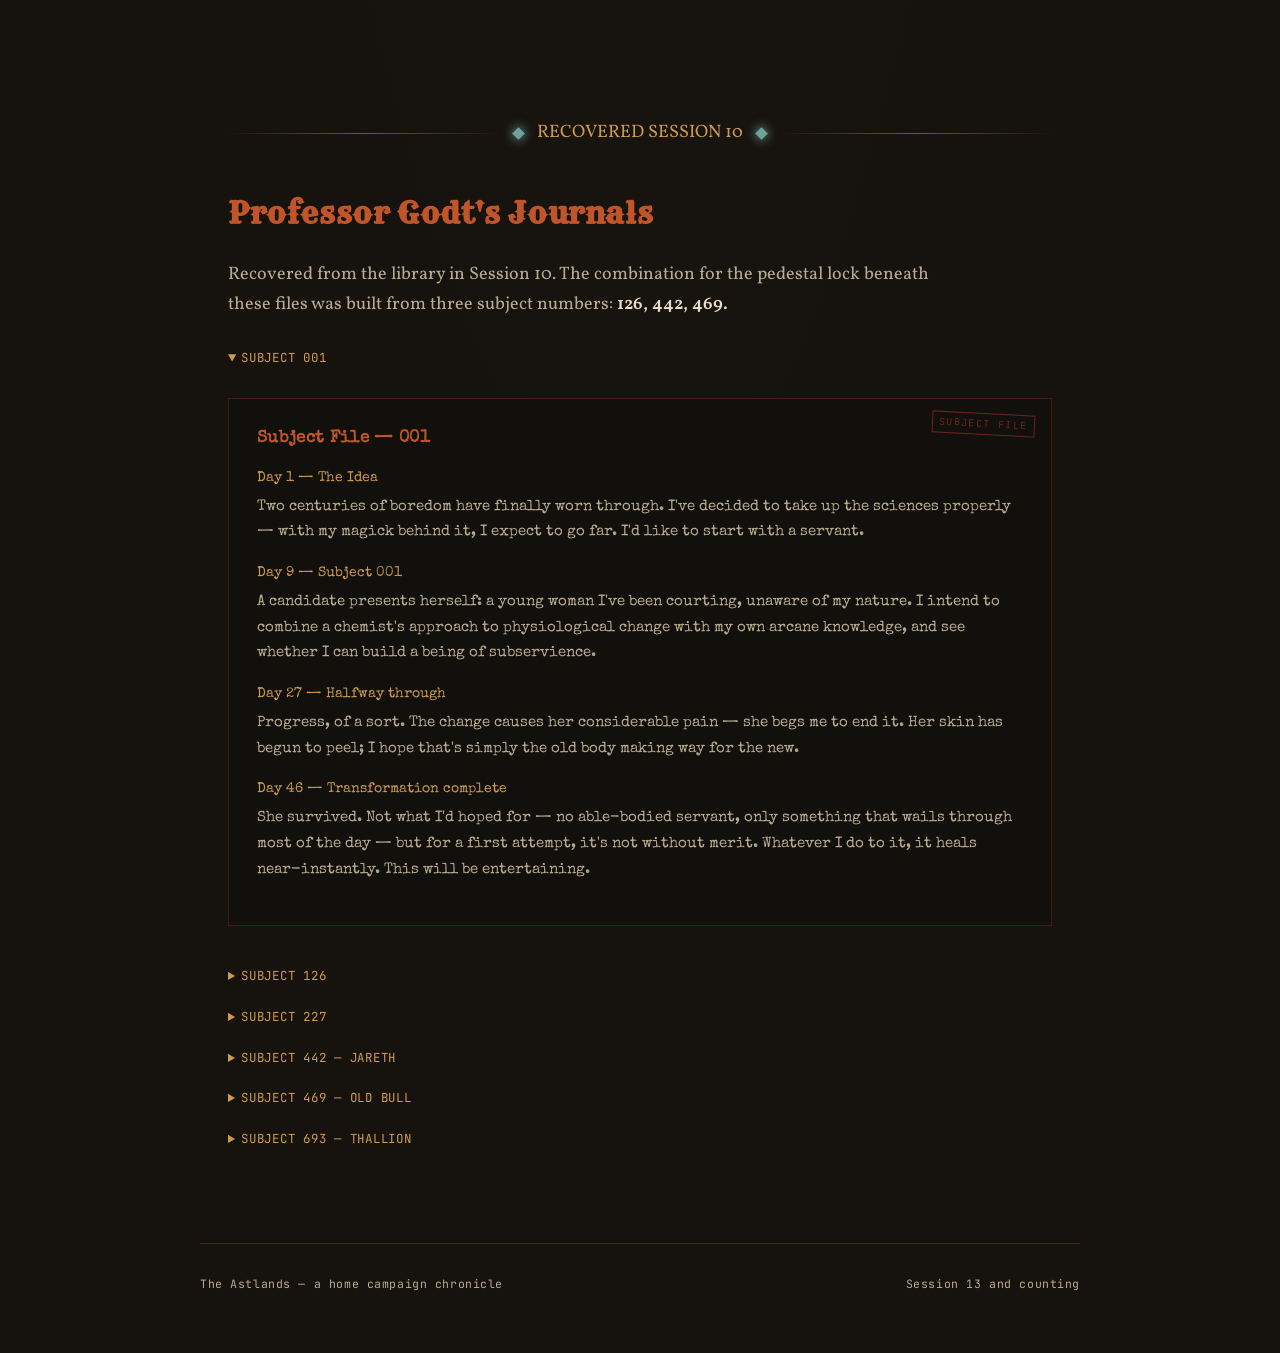
==== commit 97b01094: "Add files via upload" ====
--- a/lore.html
+++ b/lore.html
@@ -84,6 +84,10 @@
         <h4>Water</h4>
         <p>Most naturally occurring water is acidic and toxic to nearly all life — even the oceans surrounding the Blighted West.</p>
       </div>
+      <div class="item" id="lore-marhesh-dar">
+        <h4>Marhesh Dar, the Mad Jester King</h4>
+        <p>A king remembered for testing people's worth purely for his own amusement. He left trial vaults scattered across the continent — survive what's inside, and sometimes you kept what you found. In <a href="sessions.html#session-13">Session 13</a>, the Professor offered the party deputation in exchange for clearing one of these vaults, believed to hold a substantial quantity of magicite, so the Baron's miners could continue working that stretch of <a href="world.html#loc-drop">the Drop</a>.</p>
+      </div>
     </div>
   </section>
 
@@ -124,7 +128,7 @@
       </div>
       <div class="item" id="deity-orf">
         <h4>Orf</h4>
-        <p>God of Tricks and Charm. Symbol: a silver tongue before a crown.</p>
+        <p>God of Tricks and Charm. Symbol: a silver tongue before a crown. In <a href="sessions.html#session-13">Session 13</a>, <a href="npcs.html#npc-ort">Ort</a> gave Quercucoonie a book, bound in Orf's symbol, telling — as a limerick — how Orf once helped the Tenuki protect the Lang Tree from the Great Devastation with a spell and an artefact. Not to be confused with Orth, the god Quercucoonie himself prays to, or with Ort's own name, which only sounds like either.</p>
       </div>
       <div class="item" id="deity-pharasma">
         <h4>Pharasma</h4>
@@ -208,7 +212,7 @@
 
 <footer class="site-footer wrap">
   <span>The Astlands — a home campaign chronicle</span>
-  <span>Session 12 and counting</span>
+  <span>Session 13 and counting</span>
 </footer>
 
 <a href="#page-top" class="back-to-top" aria-label="Back to top">&#8593; TOP</a>
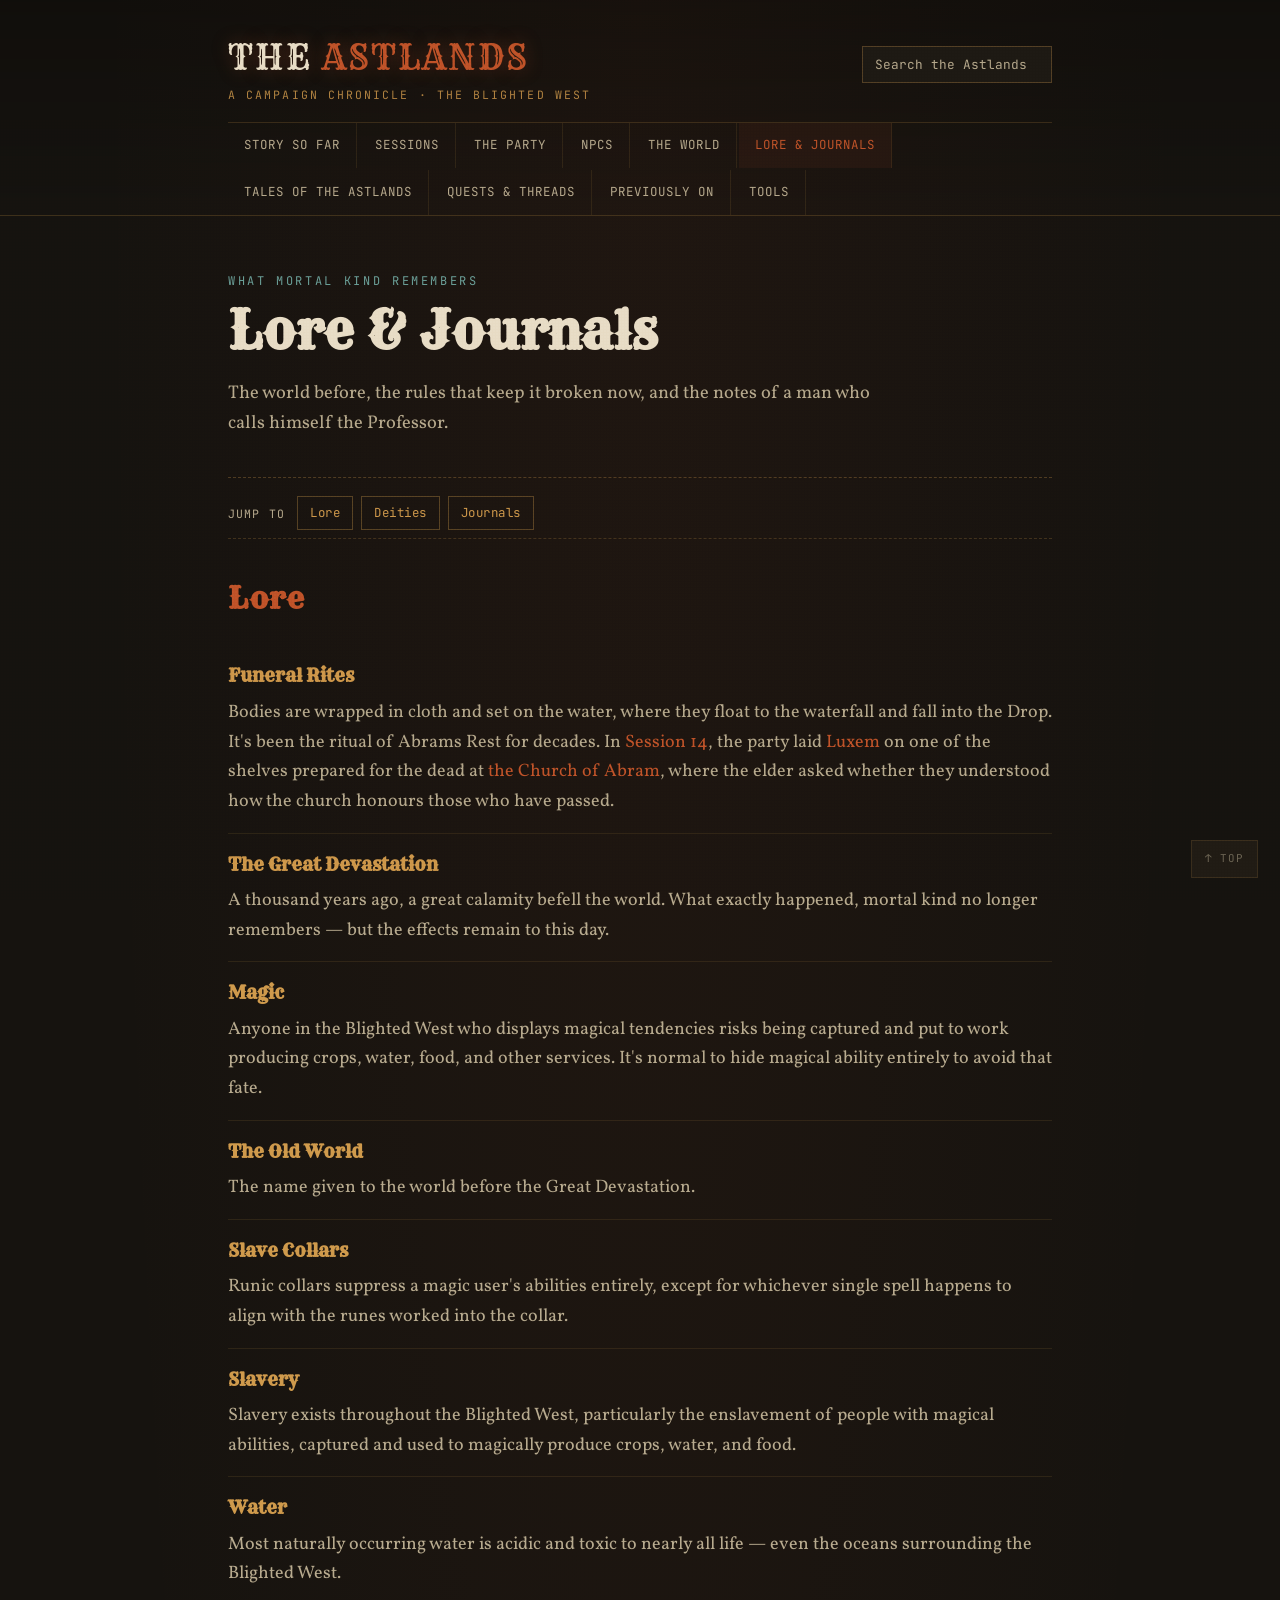
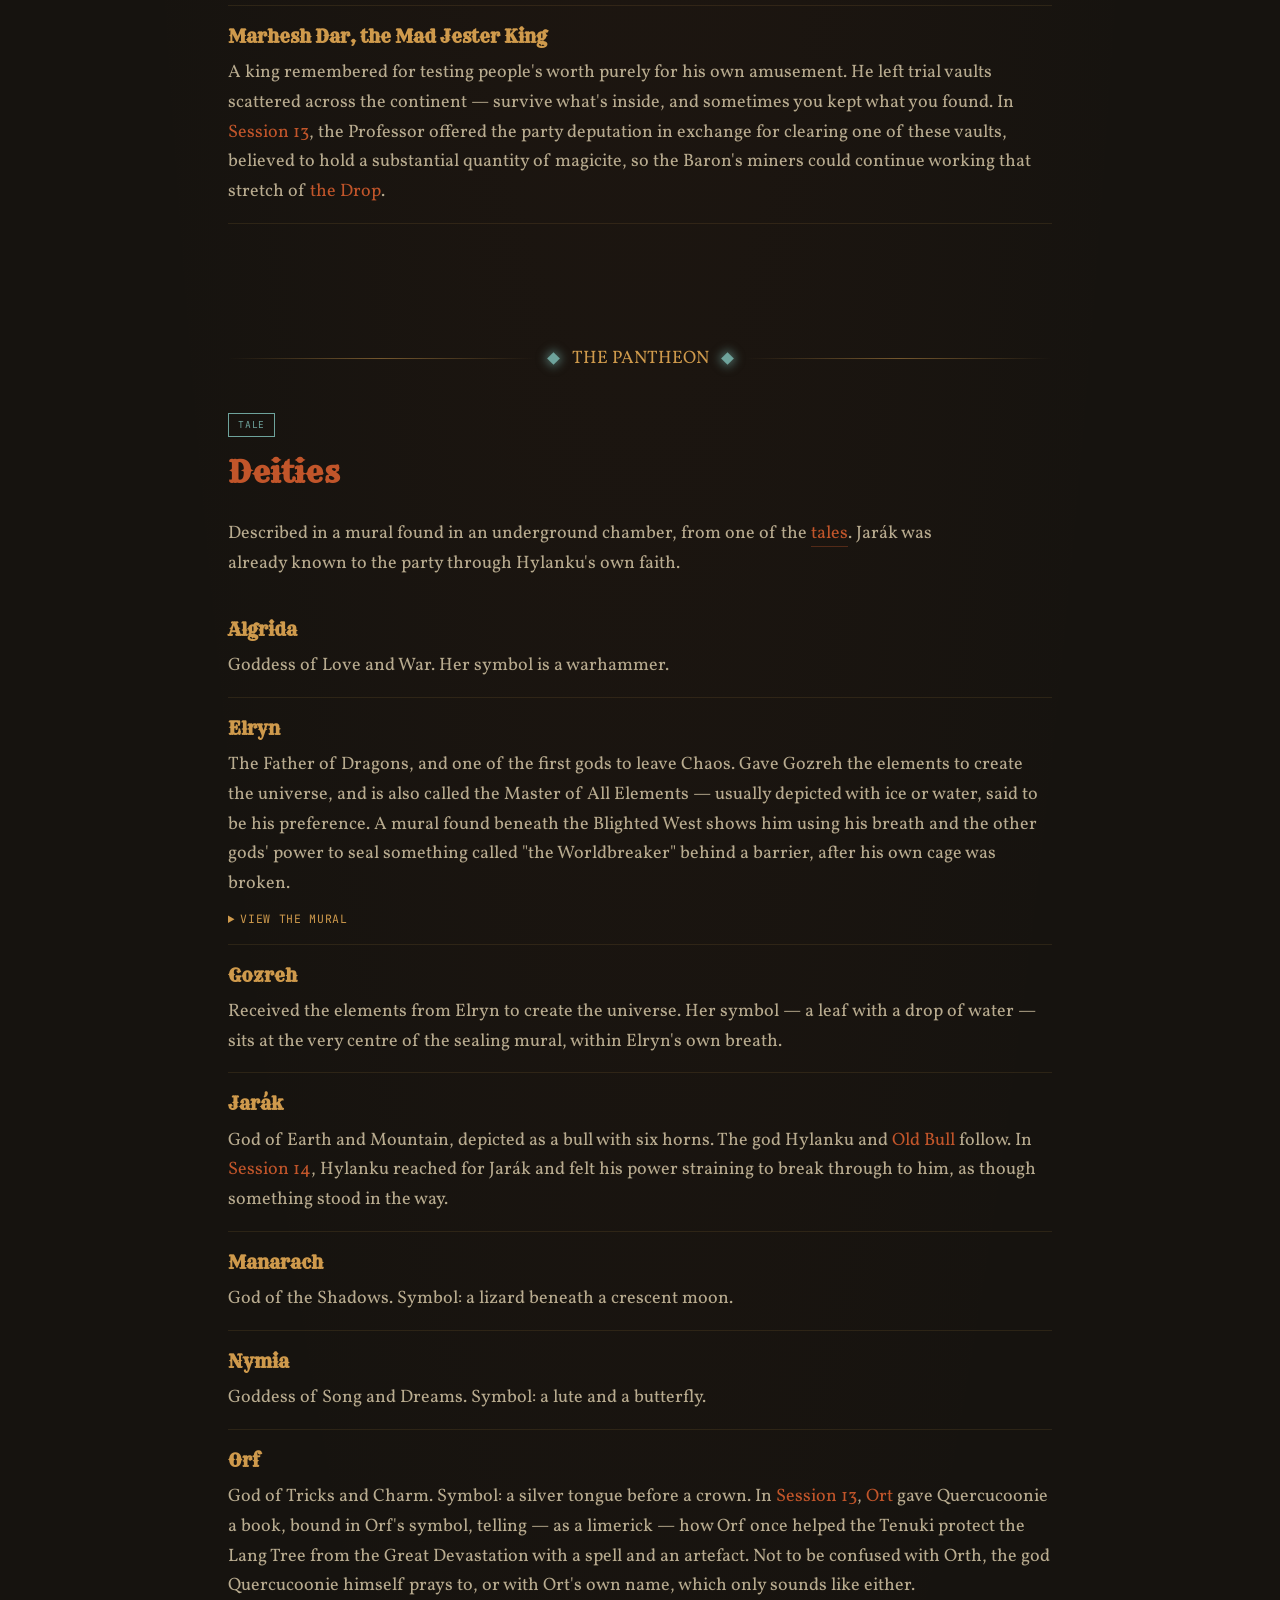
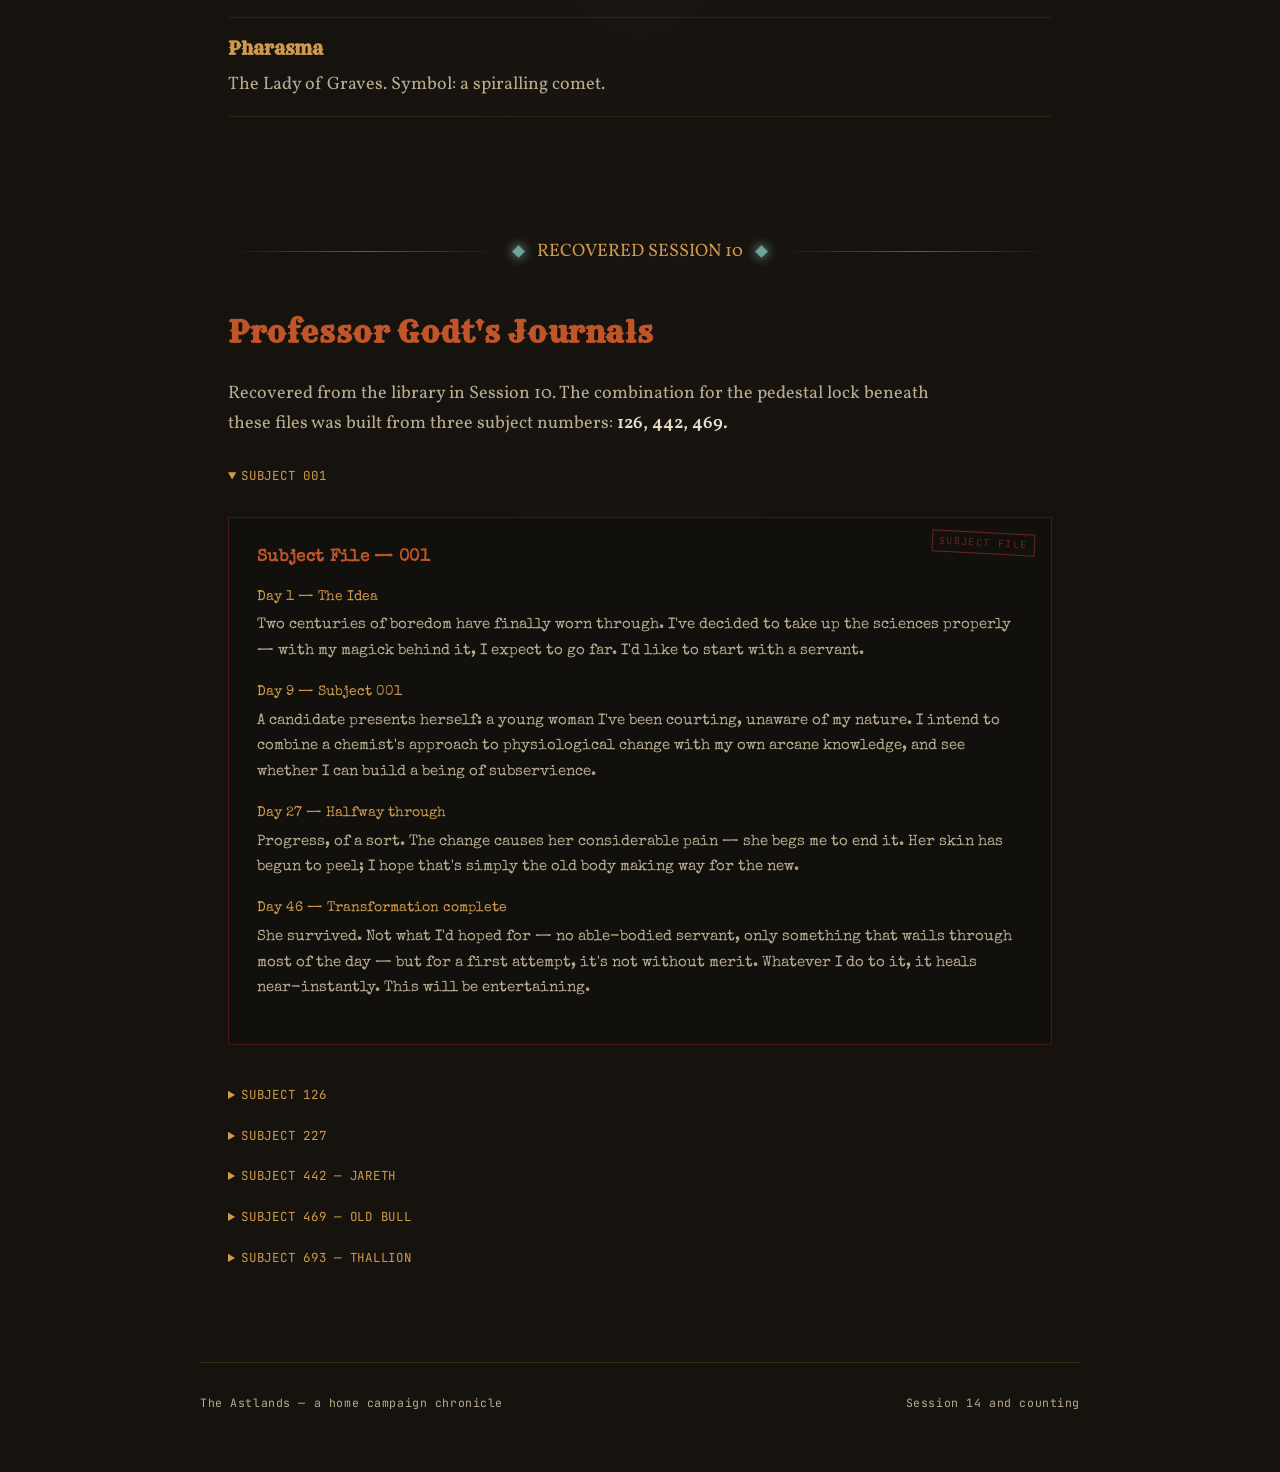
==== commit d04bb21a: "Add files via upload" ====
--- a/lore.html
+++ b/lore.html
@@ -58,7 +58,7 @@
     <div class="entry-list">
       <div class="item" id="lore-funeral-rites">
         <h4>Funeral Rites</h4>
-        <p>Bodies are wrapped in cloth and set on the water, where they float to the waterfall and fall into the Drop. It's been the ritual of Abrams Rest for decades.</p>
+        <p>Bodies are wrapped in cloth and set on the water, where they float to the waterfall and fall into the Drop. It's been the ritual of Abrams Rest for decades. In <a href="sessions.html#session-14">Session 14</a>, the party laid <a href="party.html#pc-luxem">Luxem</a> on one of the shelves prepared for the dead at <a href="world.html#loc-church-of-abram">the Church of Abram</a>, where the elder asked whether they understood how the church honours those who have passed.</p>
       </div>
       <div class="item" id="lore-devastation">
         <h4>The Great Devastation</h4>
@@ -116,7 +116,7 @@
       </div>
       <div class="item" id="deity-jarak">
         <h4>Jarák</h4>
-        <p>God of Earth and Mountain, depicted as a bull with six horns. The god Hylanku and <a href="npcs.html#npc-old-bull">Old Bull</a> follow.</p>
+        <p>God of Earth and Mountain, depicted as a bull with six horns. The god Hylanku and <a href="npcs.html#npc-old-bull">Old Bull</a> follow. In <a href="sessions.html#session-14">Session 14</a>, Hylanku reached for Jarák and felt his power straining to break through to him, as though something stood in the way.</p>
       </div>
       <div class="item" id="deity-manarach">
         <h4>Manarach</h4>
@@ -181,7 +181,7 @@
         <h4>Subject File — 442</h4>
         <div class="entry"><span class="day">Day 1 — The morning after the arrests</span>The Baron put down the coup before it truly began — mortals playing out the same performance, a thousand years on. Something more interesting happened last night, though: a surge of magick from Resident Square, crone magic specifically. Haven't felt that in a long while. I've told Lorcend to bring me anything found — people, corpses, either.</div>
         <div class="entry"><span class="day">Day 2 — Subject 442</span>A delight. A young man, stabbed through the neck, and he still breathes. Stabilised for now — the magick keeping him alive is hag work, unmistakably. Poor boy, whatever he did to earn one of those creatures' contempt. It's been a long time since I've met power close to my own. I wonder if I could make contact.</div>
-        <div class="entry"><span class="day">Day 21 — Contact made</span>A green hag, going by Callow May. The boy was her son's lover, and she couldn't allow that — so she cursed him never to die, and never to heal. I may do as I please with him; she won't lift the curse, and I wouldn't want her to. She's asked to be told if anyone comes looking for him. I gave my word.</div>
+        <div class="entry"><span class="day">Day 21 — Contact made</span>A sweet hag, going by Callow May. The boy was her son's lover, and she couldn't allow that — so she cursed him never to die, and never to heal. I may do as I please with him; she won't lift the curse, and I wouldn't want her to. She's asked to be told if anyone comes looking for him. I gave my word.</div>
         <div class="entry"><span class="day">Day 63 — Piece by piece</span>I can remove enormous sections of him now and replace them with parts from far larger, stronger creatures — I've finally used the dragon hide I'd been saving. He may be the ultimate weapon before I'm through. Perhaps even the vessel I've been looking for.</div>
       </div>
     </details>
@@ -212,7 +212,7 @@
 
 <footer class="site-footer wrap">
   <span>The Astlands — a home campaign chronicle</span>
-  <span>Session 13 and counting</span>
+  <span>Session 14 and counting</span>
 </footer>
 
 <a href="#page-top" class="back-to-top" aria-label="Back to top">&#8593; TOP</a>
